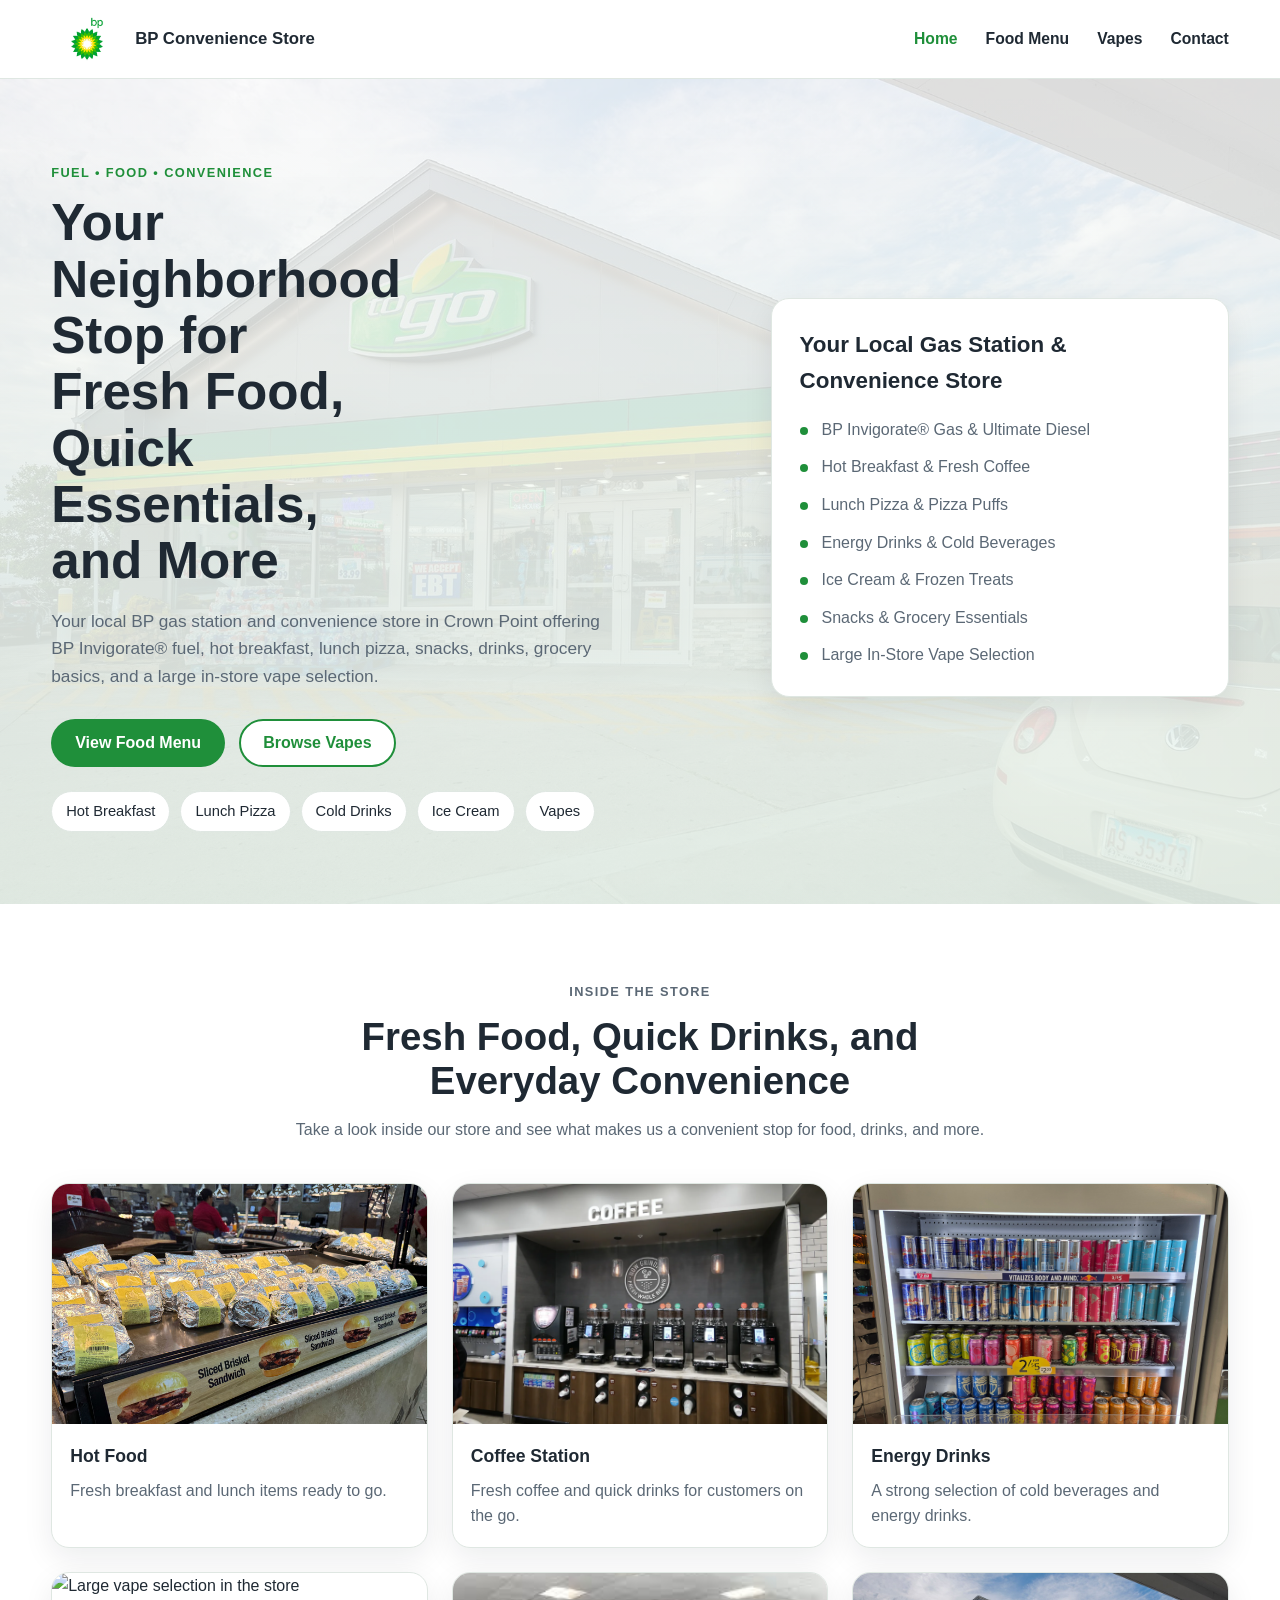
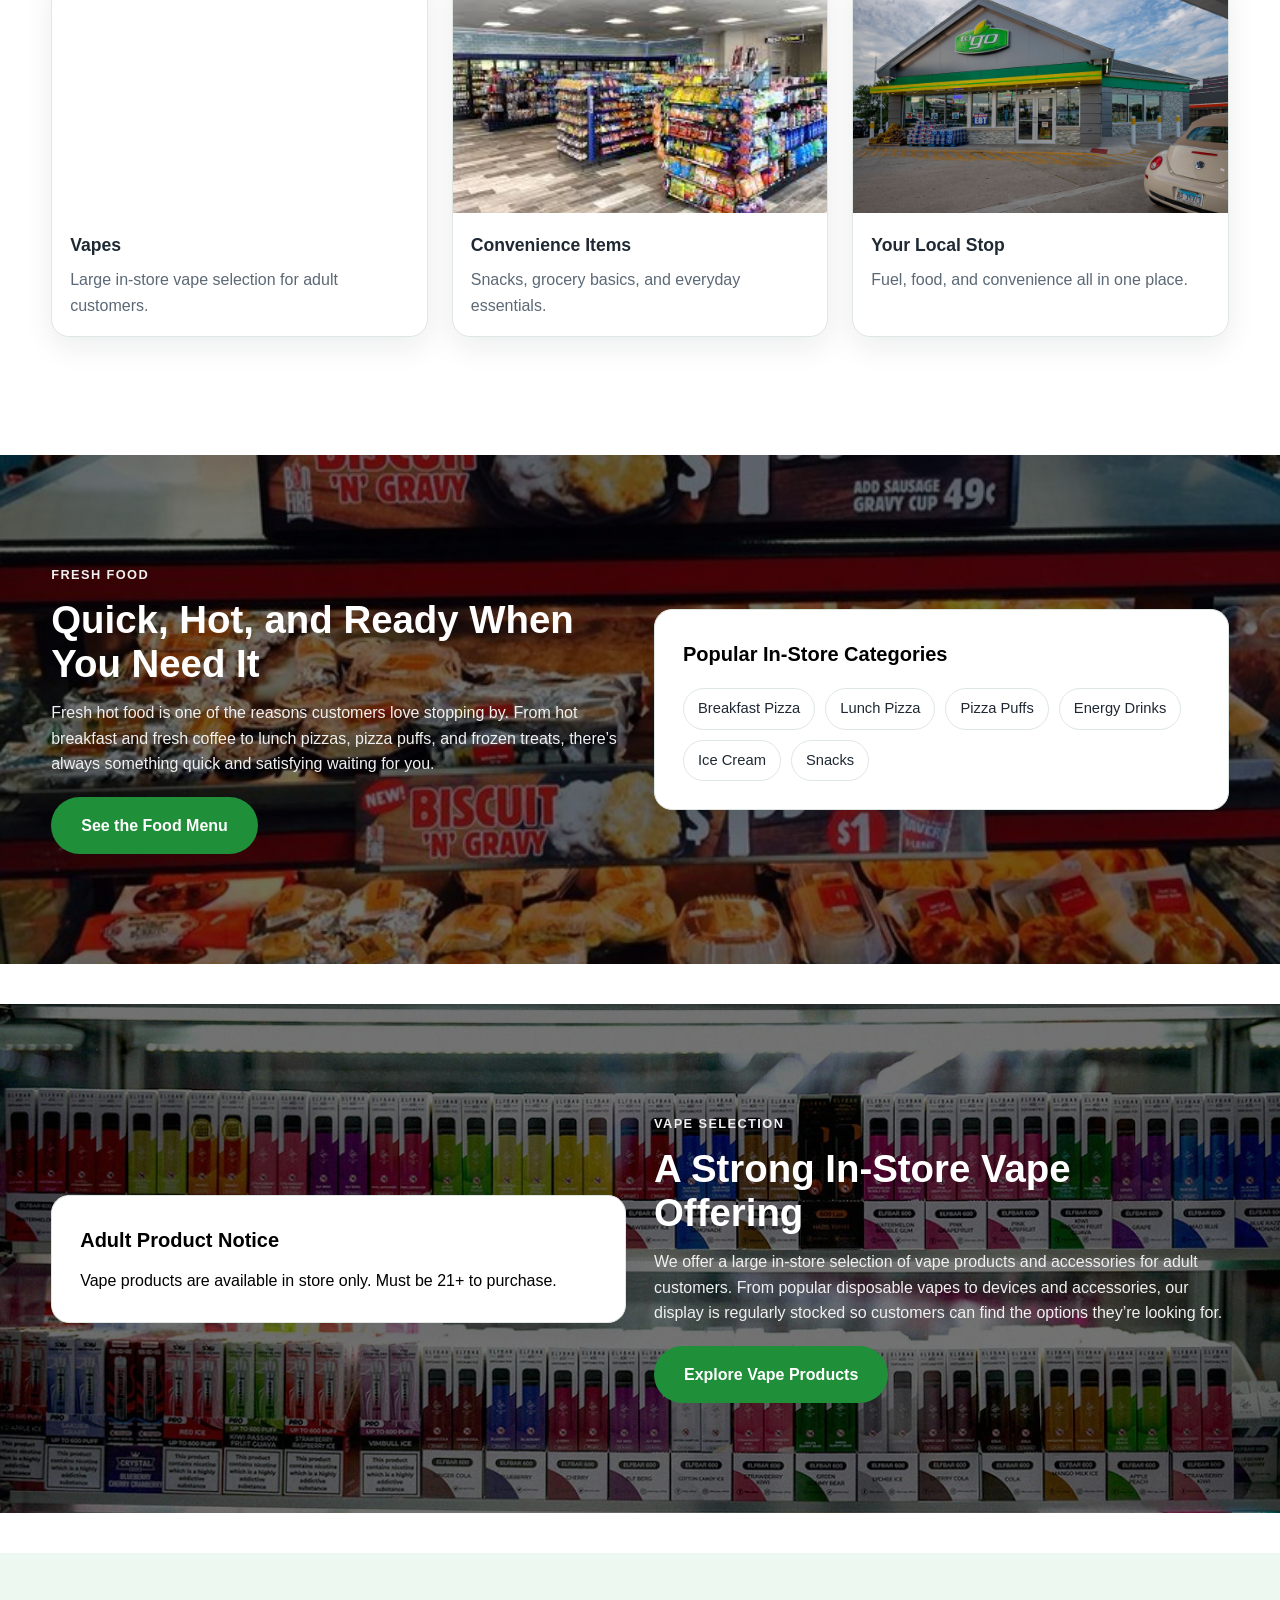
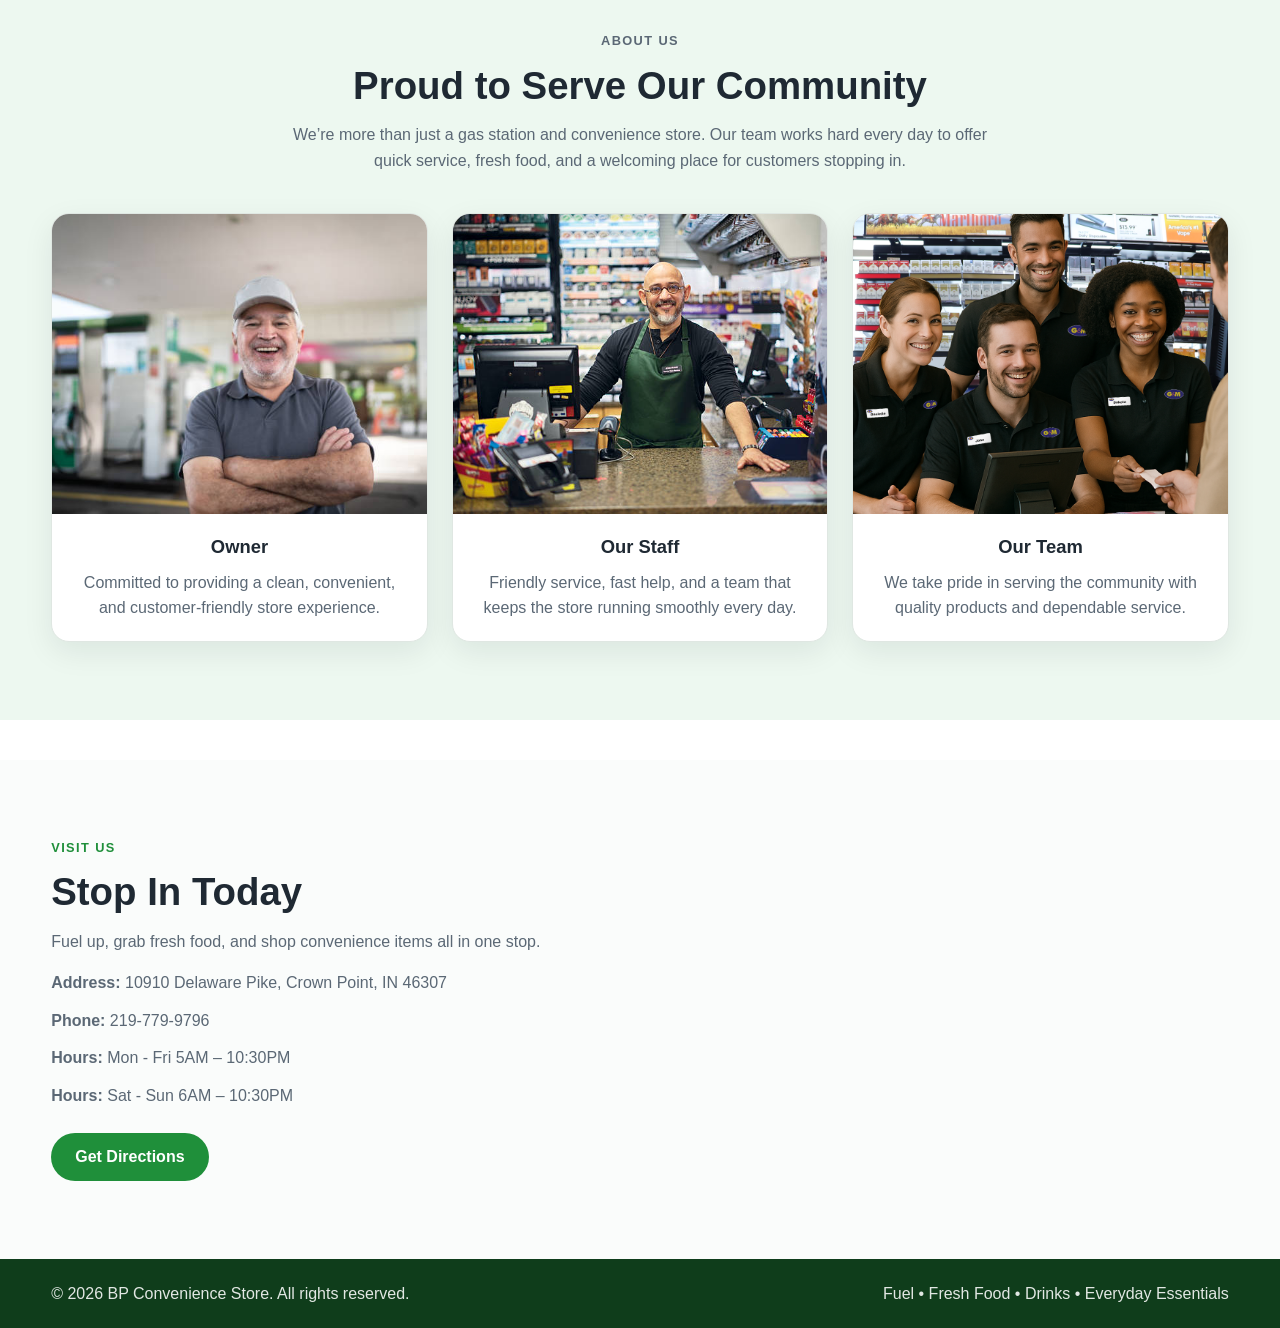
==== index.html @ 917c171b "first iteration, need pictures and content for food and vape pages, but this is the basic structure " ====
<!DOCTYPE html>
<html lang="en">
<head>
  <meta charset="UTF-8" />
  <meta name="viewport" content="width=device-width, initial-scale=1.0" />
  <title>BP Convenience Store | Fuel, Food & Everyday Essentials</title>
  <meta
    name="description"
    content="Your local BP gas station and convenience store in Crown Point offering BP Invigorate® fuel, hot breakfast, lunch pizza, snacks, drinks, grocery basics, and a large in-store vape selection. "
  />
  <link rel="stylesheet" href="styles.css" />
</head>
<body>
  <header class="site-header">
    <div class="container nav">
      <a href="index.html" class="brand">

  <img src="images/logo.jpg" alt="Store Logo" class="logo">

  <span class="brand-text">
    BP Convenience Store
  </span>

</a>

      <nav>
        <ul class="nav-links">
          <li><a href="index.html" class="active">Home</a></li>
          <li><a href="food.html">Food Menu</a></li>
          <li><a href="vapes.html">Vapes</a></li>
          <li><a href="#contact">Contact</a></li>
        </ul>
      </nav>
    </div>
  </header>

  <main>
    <section class="hero">
      <div class="container hero-grid">
        <div class="hero-text">
          <p class="eyebrow">Fuel • Food • Convenience</p>
          <h1>Your Neighborhood Stop for Fresh Food, Quick Essentials, and More</h1>
          <p class="hero-description">
            Your local BP gas station and convenience store in Crown Point offering BP Invigorate® fuel, hot breakfast, lunch pizza, snacks, drinks, grocery basics, and a large in-store vape selection.          
          </p>
          <div class="hero-actions">
            <a href="food.html" class="btn btn-primary">View Food Menu</a>
            <a href="vapes.html" class="btn btn-secondary">Browse Vapes</a>
          </div>

          <div class="hero-highlights">
            <span>Hot Breakfast</span>
            <span>Lunch Pizza</span>
            <span>Cold Drinks</span>
            <span>Ice Cream</span>
            <span>Vapes</span>
          </div>
        </div>

        <div class="hero-card">
  <h2>Your Local Gas Station & Convenience Store</h2>

  <ul>
    <li>BP Invigorate® Gas & Ultimate Diesel</li>
    <li>Hot Breakfast & Fresh Coffee</li>
    <li>Lunch Pizza & Pizza Puffs</li>
    <li>Energy Drinks & Cold Beverages</li>
    <li>Ice Cream & Frozen Treats</li>
    <li>Snacks & Grocery Essentials</li>
    <li>Large In-Store Vape Selection</li>
  </ul>
      </div>
      </div>
    </section>
<section class="section">
  <div class="container">
    <div class="section-heading">
      <p class="section-label">Inside the Store</p>
      <h2>Fresh Food, Quick Drinks, and Everyday Convenience</h2>
      <p>
        Take a look inside our store and see what makes us a convenient stop for food, drinks, and more.
      </p>
    </div>

    <div class="image-grid">
      <div class="image-card">
        <img src="images/hot-food.jpg" alt="Fresh hot food at the store">
        <div class="image-card-content">
          <h3>Hot Food</h3>
          <p>Fresh breakfast and lunch items ready to go.</p>
        </div>
      </div>

      <div class="image-card">
        <img src="images/coffee-station.jpg" alt="Coffee station inside the store">
        <div class="image-card-content">
          <h3>Coffee Station</h3>
          <p>Fresh coffee and quick drinks for customers on the go.</p>
        </div>
      </div>

      <div class="image-card">
        <img src="images/energy-drinks.jpg" alt="Energy drink section">
        <div class="image-card-content">
          <h3>Energy Drinks</h3>
          <p>A strong selection of cold beverages and energy drinks.</p>
        </div>
      </div>

      <div class="image-card">
        <img src="images/vape-case.jpg" alt="Large vape selection in the store">
        <div class="image-card-content">
          <h3>Vapes</h3>
          <p>Large in-store vape selection for adult customers.</p>
        </div>
      </div>

      <div class="image-card">
        <img src="images/store-inside.jpg" alt="Inside view of the convenience store">
        <div class="image-card-content">
          <h3>Convenience Items</h3>
          <p>Snacks, grocery basics, and everyday essentials.</p>
        </div>
      </div>

      <div class="image-card">
        <img src="images/hero-store.jpg" alt="Front or featured area of the store">
        <div class="image-card-content">
          <h3>Your Local Stop</h3>
          <p>Fuel, food, and convenience all in one place.</p>
        </div>
      </div>
    </div>
  </div>
</section>
    <section class="section section-bg-food">
      <div class="container feature-grid">
        <div>
          <p class="section-label">Fresh Food</p>
          <h2>Quick, Hot, and Ready When You Need It</h2>
          <p class="feature-text">
Fresh hot food is one of the reasons customers love stopping by. From hot breakfast and fresh coffee to lunch pizzas, pizza puffs, and frozen treats, there’s always something quick and satisfying waiting for you.          </p>
          <a href="food.html" class="btn btn-food">See the Food Menu</a>
        </div>

        <div class="feature-panel">
          <h3>Popular In-Store Categories</h3>
          <div class="tag-list">
            <span>Breakfast Pizza</span>
            <span>Lunch Pizza</span>
            <span>Pizza Puffs</span>
            <span>Energy Drinks</span>
            <span>Ice Cream</span>
            <span>Snacks</span>
          </div>
        </div>
      </div>
    </section>

    <section class="section section-bg-vape">
      <div class="container feature-grid">
        <div class="feature-panel">
          <h3>Adult Product Notice</h3>
          <p>
            Vape products are available in store only. Must be 21+ to purchase.
          </p>
        </div>

        <div>
          <p class="section-label">Vape Selection</p>
          <h2>A Strong In-Store Vape Offering</h2>
          <p class="feature-text">
            We offer a large in-store selection of vape products and accessories for adult customers. From popular disposable vapes to devices and accessories, our display is regularly stocked so customers can find the options they’re looking for.
          </p>
          <a href="vapes.html" class="btn btn-vape">Explore Vape Products</a>
        </div>
      </div>

    </section>
<section class="section section-soft">
  <div class="container">
    <div class="section-heading">
      <p class="section-label">About Us</p>
      <h2>Proud to Serve Our Community</h2>
      <p>
        We’re more than just a gas station and convenience store. Our team works hard every day to offer quick service,
        fresh food, and a welcoming place for customers stopping in.
      </p>
    </div>

    <div class="team-grid">
      <div class="team-card">
        <img src="images/owner.jpg" alt="Store owner">
        <h3>Owner</h3>
        <p>Committed to providing a clean, convenient, and customer-friendly store experience.</p>
      </div>

      <div class="team-card">
        <img src="images/staff.jpg" alt="Store staff member">
        <h3>Our Staff</h3>
        <p>Friendly service, fast help, and a team that keeps the store running smoothly every day.</p>
      </div>

      <div class="team-card">
        <img src="images/team.jpg" alt="Store team">
        <h3>Our Team</h3>
        <p>We take pride in serving the community with quality products and dependable service.</p>
      </div>
    </div>
  </div>
</section>

   <section class="section section-contact" id="contact">

  <div class="container contact-grid">

    <div>
      <p class="section-label">Visit Us</p>
      <h2>Stop In Today</h2>

      <p class="contact-copy">
        Fuel up, grab fresh food, and shop convenience items all in one stop.
      </p>

      <ul class="contact-list">
        <li><strong>Address:</strong> 10910 Delaware Pike, Crown Point, IN 46307</li>
        <li><strong>Phone:</strong> 219-779-9796</li>
        <li><strong>Hours:</strong> Mon - Fri 5AM – 10:30PM</li>
        <li><strong>Hours:</strong> Sat - Sun 6AM – 10:30PM</li>
      </ul>

      <div class="contact-actions">
        <a href="https://www.google.com/maps/dir/?api=1&destination=10910+Delaware+pkwy+crown+point+IN+46307" target="_blank" class="btn btn-primary">
          Get Directions
        </a>
      </div>
    </div>


    <div class="map-container">

      <iframe src="https://www.google.com/maps/embed?pb=!1m18!1m12!1m3!1d747.9757341533411!2d-87.33136399095076!3d41.41962564214502!2m3!1f0!2f0!3f0!3m2!1i1024!2i768!4f13.1!3m3!1m2!1s0x8811ef8601d6a2af%3A0x4691c7f929a1212b!2sbp!5e0!3m2!1sen!2sus!4v1773120045791!5m2!1sen!2sus" width="400" height="300" style="border:0;" allowfullscreen="" loading="lazy" referrerpolicy="no-referrer-when-downgrade"></iframe>

    </div>

  </div>

</section>
  </main>

  <footer class="site-footer">
  <div class="container footer-row">

    <p>© 2026 BP Convenience Store. All rights reserved.</p>

    <p>Fuel • Fresh Food • Drinks • Everyday Essentials</p>

  </div>
</footer>
</body>
</html>
---- styles.css ----
:root {
  --bp-green: #1f8f3a;
  --bp-green-dark: #12662a;
  --bp-green-soft: #edf8f0;
  --border: #dfe7e2;
  --text: #1f2933;
  --muted: #5b6875;
  --white: #ffffff;
  --shadow: 0 10px 30px rgba(16, 24, 40, 0.08);
  --radius: 18px;
  --radius-sm: 12px;
  --max-width: 1180px;
}

* {
  margin: 0;
  padding: 0;
  box-sizing: border-box;
}

html {
  scroll-behavior: smooth;
}

body {
  font-family: Arial, Helvetica, sans-serif;
  color: var(--text);
  background: var(--white);
  line-height: 1.6;
}

img {
  max-width: 100%;
  display: block;
}

a {
  text-decoration: none;
}

ul {
  list-style: none;
}

.container {
  width: min(92%, var(--max-width));
  margin: 0 auto;
}

.site-header {
  position: sticky;
  top: 0;
  z-index: 100;
  background: rgba(255, 255, 255, 0.96);
  backdrop-filter: blur(8px);
  border-bottom: 1px solid var(--border);
}
.brand {
  display: flex;
  align-items: center;
  gap: 10px;
}

.logo {
  height: 48px;
}
.nav {
  min-height: 78px;
  display: flex;
  align-items: center;
  justify-content: space-between;
  gap: 24px;
}

.brand {
  display: inline-flex;
  align-items: center;
  gap: 12px;
  color: var(--text);
  font-weight: 700;
}

.brand-mark {
  display: inline-flex;
  align-items: center;
  justify-content: center;
  width: 44px;
  height: 44px;
  border-radius: 50%;
  background: var(--bp-green);
  color: var(--white);
  font-size: 0.95rem;
  letter-spacing: 0.5px;
}

.brand-text {
  font-size: 1.05rem;
}

.nav-links {
  display: flex;
  align-items: center;
  gap: 28px;
  flex-wrap: wrap;
}

.nav-links a {
  color: var(--text);
  font-weight: 600;
  font-size: 0.98rem;
  transition: color 0.2s ease;
}

.nav-links a:hover,
.nav-links a.active {
  color: var(--bp-green);
}

.hero {
  background:
    linear-gradient(135deg, rgba(237, 248, 240, 0.9), rgba(255, 255, 255, 1));
  padding: 84px 0 72px;
}

.hero-grid {
  display: grid;
  grid-template-columns: 1.2fr 0.8fr;
  gap: 32px;
  align-items: center;
}

.eyebrow,
.section-label {
  color: var(--bp-green);
  font-weight: 700;
  text-transform: uppercase;
  letter-spacing: 1.4px;
  font-size: 0.8rem;
  margin-bottom: 12px;
}

.hero h1,
.page-hero h1 {
  font-size: clamp(2.2rem, 4vw, 4rem);
  line-height: 1.1;
  margin-bottom: 18px;
  max-width: 12ch;
}

.hero-description,
.page-intro {
  color: var(--muted);
  font-size: 1.08rem;
  max-width: 60ch;
}

.hero-actions {
  display: flex;
  gap: 14px;
  margin-top: 28px;
  flex-wrap: wrap;
}

.btn {
  display: inline-flex;
  align-items: center;
  justify-content: center;
  min-height: 48px;
  padding: 0 22px;
  border-radius: 999px;
  font-weight: 700;
  transition: all 0.2s ease;
  border: 2px solid transparent;
}

.btn-primary {
  background: var(--bp-green);
  color: var(--white);
}

.btn-primary:hover {
  background: var(--bp-green-dark);
}

.btn-secondary {
  background: var(--white);
  color: var(--bp-green);
  border-color: var(--bp-green);
}

.btn-secondary:hover {
  background: var(--bp-green-soft);
}

.hero-highlights {
  display: flex;
  flex-wrap: wrap;
  gap: 10px;
  margin-top: 24px;
}

.hero-highlights span,
.tag-list span {
  display: inline-flex;
  padding: 8px 14px;
  border-radius: 999px;
  background: var(--white);
  border: 1px solid var(--border);
  font-size: 0.92rem;
  color: var(--text);
}

.hero-card,
.feature-panel,
.contact-card,
.card,
.menu-card {
  background: var(--white);
  border: 1px solid var(--border);
  border-radius: var(--radius);
  box-shadow: var(--shadow);
}

.hero-card {
  padding: 28px;
}

.hero-card h2 {
  margin-bottom: 18px;
  font-size: 1.4rem;
}

.hero-card ul {
  display: grid;
  gap: 12px;
}

.hero-card li {
  position: relative;
  padding-left: 22px;
  color: var(--muted);
}

.hero-card li::before {
  content: "";
  position: absolute;
  left: 0;
  top: 10px;
  width: 8px;
  height: 8px;
  border-radius: 50%;
  background: var(--bp-green);
}

.section {
  padding: 78px 0;
}

.section-soft {
  background: var(--bp-green-soft);
}

.section-heading {
  max-width: 700px;
  margin: 0 auto 40px;
  text-align: center;
}

.section-heading.left-align {
  margin-left: 0;
  text-align: left;
}

.section-heading h2,
.feature-grid h2,
.contact-grid h2 {
  font-size: clamp(1.8rem, 3vw, 2.7rem);
  line-height: 1.15;
  margin-bottom: 14px;
}

.section-heading p,
.feature-text,
.contact-copy {
  color: var(--muted);
}

.cards {
  display: grid;
  grid-template-columns: repeat(3, 1fr);
  gap: 24px;
}

.card {
  padding: 26px;
}

.icon-circle {
  width: 52px;
  height: 52px;
  border-radius: 50%;
  background: var(--bp-green-soft);
  display: inline-flex;
  align-items: center;
  justify-content: center;
  font-size: 1.4rem;
  margin-bottom: 18px;
}

.card h3 {
  font-size: 1.2rem;
  margin-bottom: 10px;
}

.card p {
  color: var(--muted);
}

.feature-grid,
.contact-grid {
  display: grid;
  grid-template-columns: 1fr 1fr;
  gap: 28px;
  align-items: center;
}

.feature-panel,
.contact-card {
  padding: 28px;
}

.feature-panel h3,
.contact-card h3 {
  margin-bottom: 12px;
  font-size: 1.25rem;
}

.feature-panel p {
  color: var(--muted);
}

.tag-list {
  display: flex;
  flex-wrap: wrap;
  gap: 10px;
  margin-top: 18px;
}

.text-link {
  display: inline-block;
  margin-top: 18px;
  color: var(--bp-green);
  font-weight: 700;
}

.page-hero {
  padding: 72px 0 40px;
  background: linear-gradient(180deg, var(--bp-green-soft), #ffffff);
}

.menu-grid {
  display: grid;
  grid-template-columns: repeat(2, 1fr);
  gap: 24px;
}

.menu-card {
  padding: 28px;
}

.menu-card h2 {
  font-size: 1.35rem;
  margin-bottom: 14px;
}

.menu-card ul {
  display: grid;
  gap: 10px;
  padding-left: 18px;
  list-style: disc;
}

.menu-card p,
.menu-card li {
  color: var(--muted);
}

.notice-bar {
  background: #fdf3d7;
  color: #6d5200;
  font-weight: 700;
  padding: 14px 0;
  border-top: 1px solid #f3e3af;
  border-bottom: 1px solid #f3e3af;
}

.section-contact {
  background: #fafcfb;
}

.contact-list {
  display: grid;
  gap: 12px;
  margin: 16px 0 24px;
}

.contact-list li {
  color: var(--muted);
}

.contact-actions {
  display: flex;
  gap: 12px;
  flex-wrap: wrap;
}

.site-footer {
  background: #0f3d1b;
  color: rgba(255, 255, 255, 0.88);
  padding: 22px 0;
}

.footer-row {
  display: flex;
  align-items: center;
  justify-content: space-between;
  gap: 16px;
  flex-wrap: wrap;
}

@media (max-width: 980px) {
  .hero-grid,
  .feature-grid,
  .contact-grid,
  .cards,
  .menu-grid {
    grid-template-columns: 1fr;
  }

  .hero h1,
  .page-hero h1 {
    max-width: none;
  }
}

@media (max-width: 720px) {
  .nav {
    padding: 14px 0;
    flex-direction: column;
    align-items: flex-start;
  }

  .nav-links {
    gap: 16px;
  }

  .hero {
    padding: 64px 0 56px;
  }

  .section {
    padding: 58px 0;
  }

  .hero-actions,
  .contact-actions {
    flex-direction: column;
    align-items: stretch;
  }

  .btn {
    width: 100%;
  }
}
.image-grid {
  display: grid;
  grid-template-columns: repeat(3, 1fr);
  gap: 24px;
}

.image-card {
  background: var(--white);
  border: 1px solid var(--border);
  border-radius: var(--radius);
  overflow: hidden;
  box-shadow: var(--shadow);
}

.image-card img {
  width: 100%;
  height: 240px;
  object-fit: cover;
  display: block;
}

.image-card-content {
  padding: 18px;
}

.image-card-content h3 {
  margin-bottom: 8px;
  font-size: 1.1rem;
}

.image-card-content p {
  color: var(--muted);
}

.team-grid {
  display: grid;
  grid-template-columns: repeat(3, 1fr);
  gap: 24px;
}

.team-card {
  background: var(--white);
  border: 1px solid var(--border);
  border-radius: var(--radius);
  box-shadow: var(--shadow);
  overflow: hidden;
  text-align: center;
  padding-bottom: 20px;
}

.team-card img {
  width: 100%;
  height: 300px;
  object-fit: cover;
  display: block;
  margin-bottom: 18px;
}

.team-card h3 {
  margin-bottom: 8px;
  font-size: 1.15rem;
}

.team-card p {
  color: var(--muted);
  padding: 0 18px;
}

@media (max-width: 980px) {
  .image-grid,
  .team-grid {
    grid-template-columns: 1fr;
  }
}
.carousel-section {
  width: 100%;
  margin: 40px 0;
}

.carousel {
  width: 100%;
  overflow: hidden;
  position: relative;
}

.carousel-track {
  display: flex;
  width: 100%;
  animation: slide 25s infinite;
}

.carousel-slide {
  min-width: 100%;
  position: relative;
}

.carousel-slide img {
  width: 100%;
  height: 420px;
  object-fit: cover;
}

.carousel-caption {
  position: absolute;
  bottom: 30px;
  left: 40px;
  background: rgba(0,0,0,0.55);
  color: white;
  padding: 10px 18px;
  border-radius: 6px;
  font-size: 1.1rem;
}

/* Auto sliding animation */

@keyframes slide {

  0% { transform: translateX(0); }

  20% { transform: translateX(0); }

  25% { transform: translateX(-100%); }

  45% { transform: translateX(-100%); }

  50% { transform: translateX(-200%); }

  70% { transform: translateX(-200%); }

  75% { transform: translateX(-300%); }

  95% { transform: translateX(-300%); }

  100% { transform: translateX(0); }

}

/* Pause on hover */

.carousel:hover .carousel-track {
  animation-play-state: paused;
}

.hero {
  background:
    linear-gradient(rgba(255,255,255,0.82), rgba(237,248,240,0.9)),
    url("images/hero-store.jpg") center/cover no-repeat;
  padding: 84px 0 72px;
}
.section-bg-food {
  background-image:
    linear-gradient(rgba(0,0,0,0.55), rgba(0,0,0,0.55)),
    url("images/sections/fresh-food-bg.jpg");

  background-size: cover;
  background-position: center;
  background-repeat: no-repeat;
  color: white;
}

.section-bg-vape {
  background-image:
    linear-gradient(rgba(0,0,0,0.55), rgba(0,0,0,0.55)),
    url("images/sections/vape-bg.jpg");

  background-size: cover;
  background-position: center;
  background-repeat: no-repeat;
  color: white;
}
.section + .section {
  margin-top: 40px;
}

.section-bg-food,
.section-bg-vape {
  padding: 110px 0;
}
background-image:
linear-gradient(rgba(0,0,0,0.45), rgba(0,0,0,0.45)),
url("images/sections/fresh-food-bg.jpg");
.section-bg-food h2,
.section-bg-vape h2 {
  color: white;
}

.section-bg-food p,
.section-bg-vape p {
  color: #f0f0f0;
}
.feature-panel{
  color:black;
}
.feature-panel p{
  color:black;
}
.btn-food {
  display: inline-block;
  background-color: #1f8f3a;
  color: white;
  padding: 14px 28px;
  border-radius: 30px;
  font-weight: 700;
  margin-top: 20px;
  font-size: 16px;
  transition: all 0.25s ease;
}

.btn-food:hover {
  background-color: #14682a;
  transform: translateY(-2px);
  box-shadow: 0 8px 18px rgba(0,0,0,0.15);
}
.btn-vape {
  display: inline-block;
  background-color: #1f8f3a;
  color: white;
  padding: 14px 28px;
  border-radius: 30px;
  font-weight: 700;
  margin-top: 20px;
  font-size: 16px;
  transition: all 0.25s ease;
}

.btn-vape:hover {
  background-color: #000;
  transform: translateY(-2px);
  box-shadow: 0 8px 18px rgba(0,0,0,0.18);
}
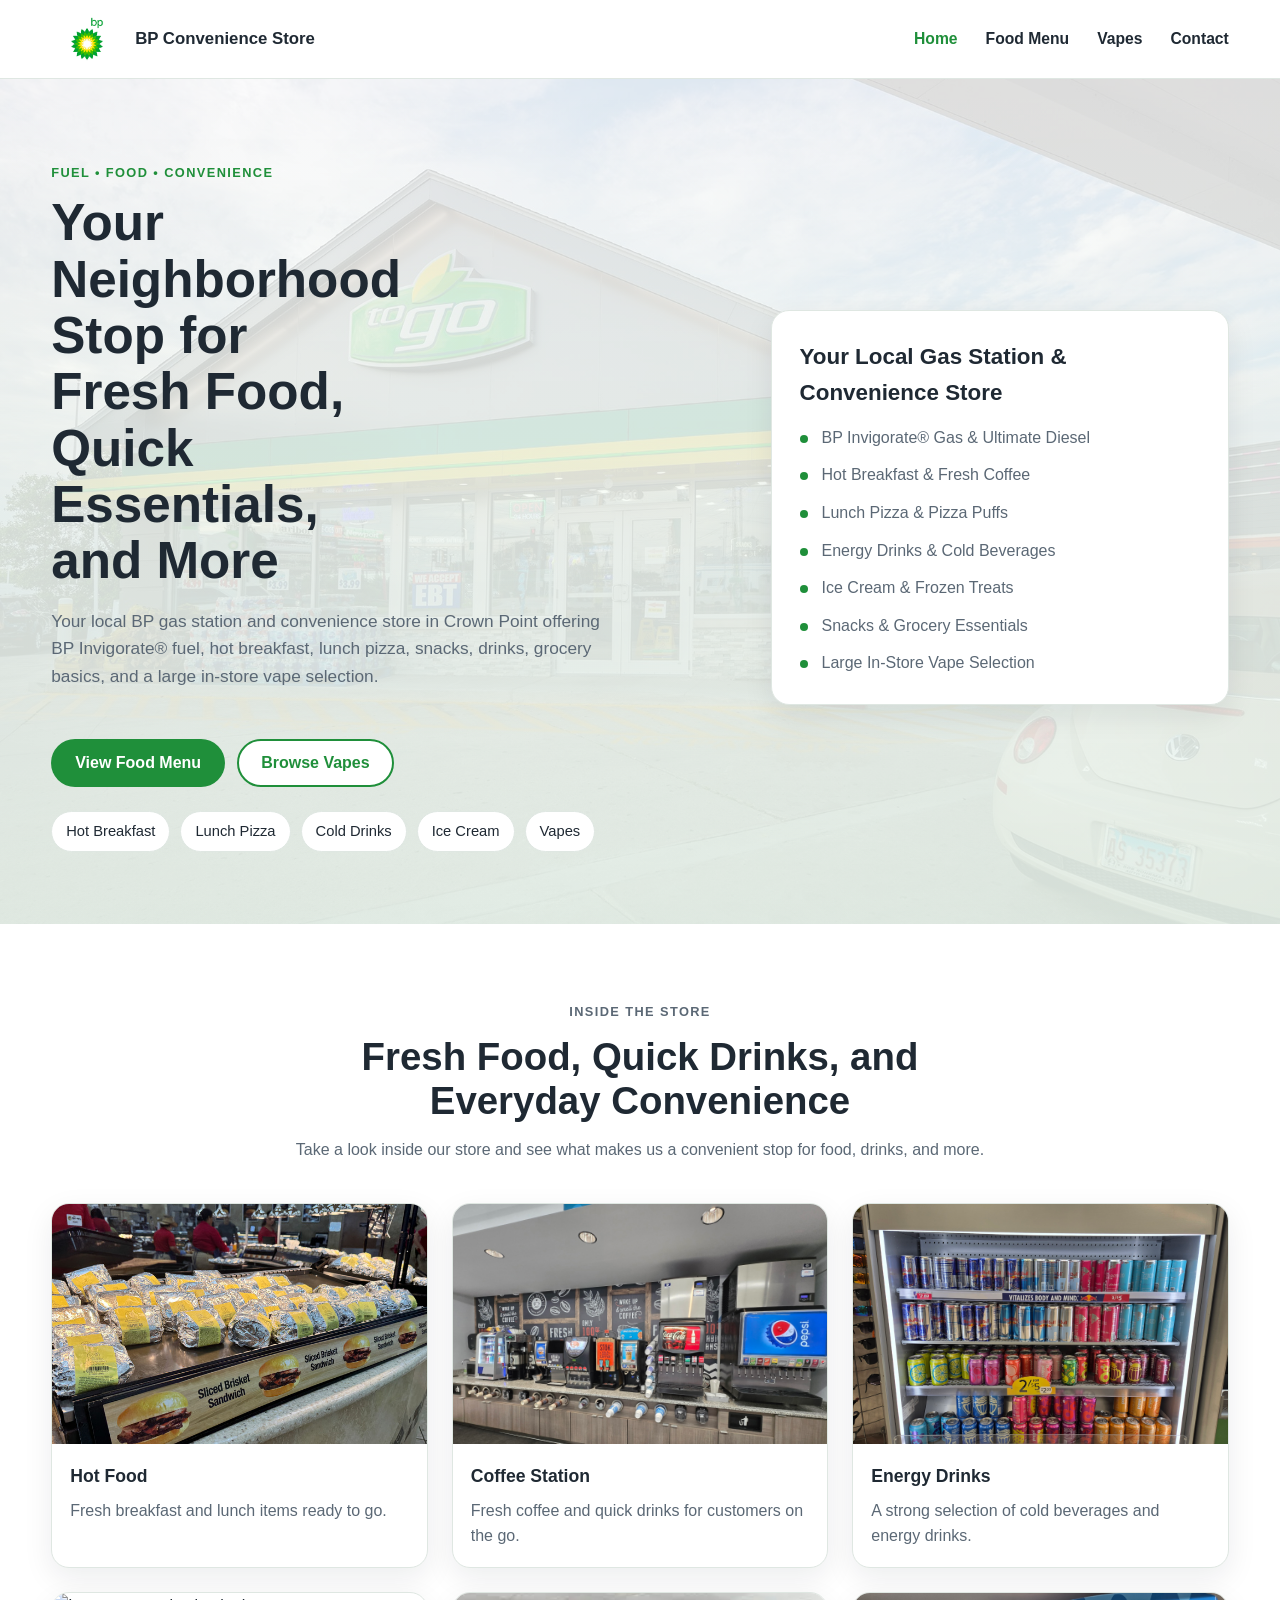
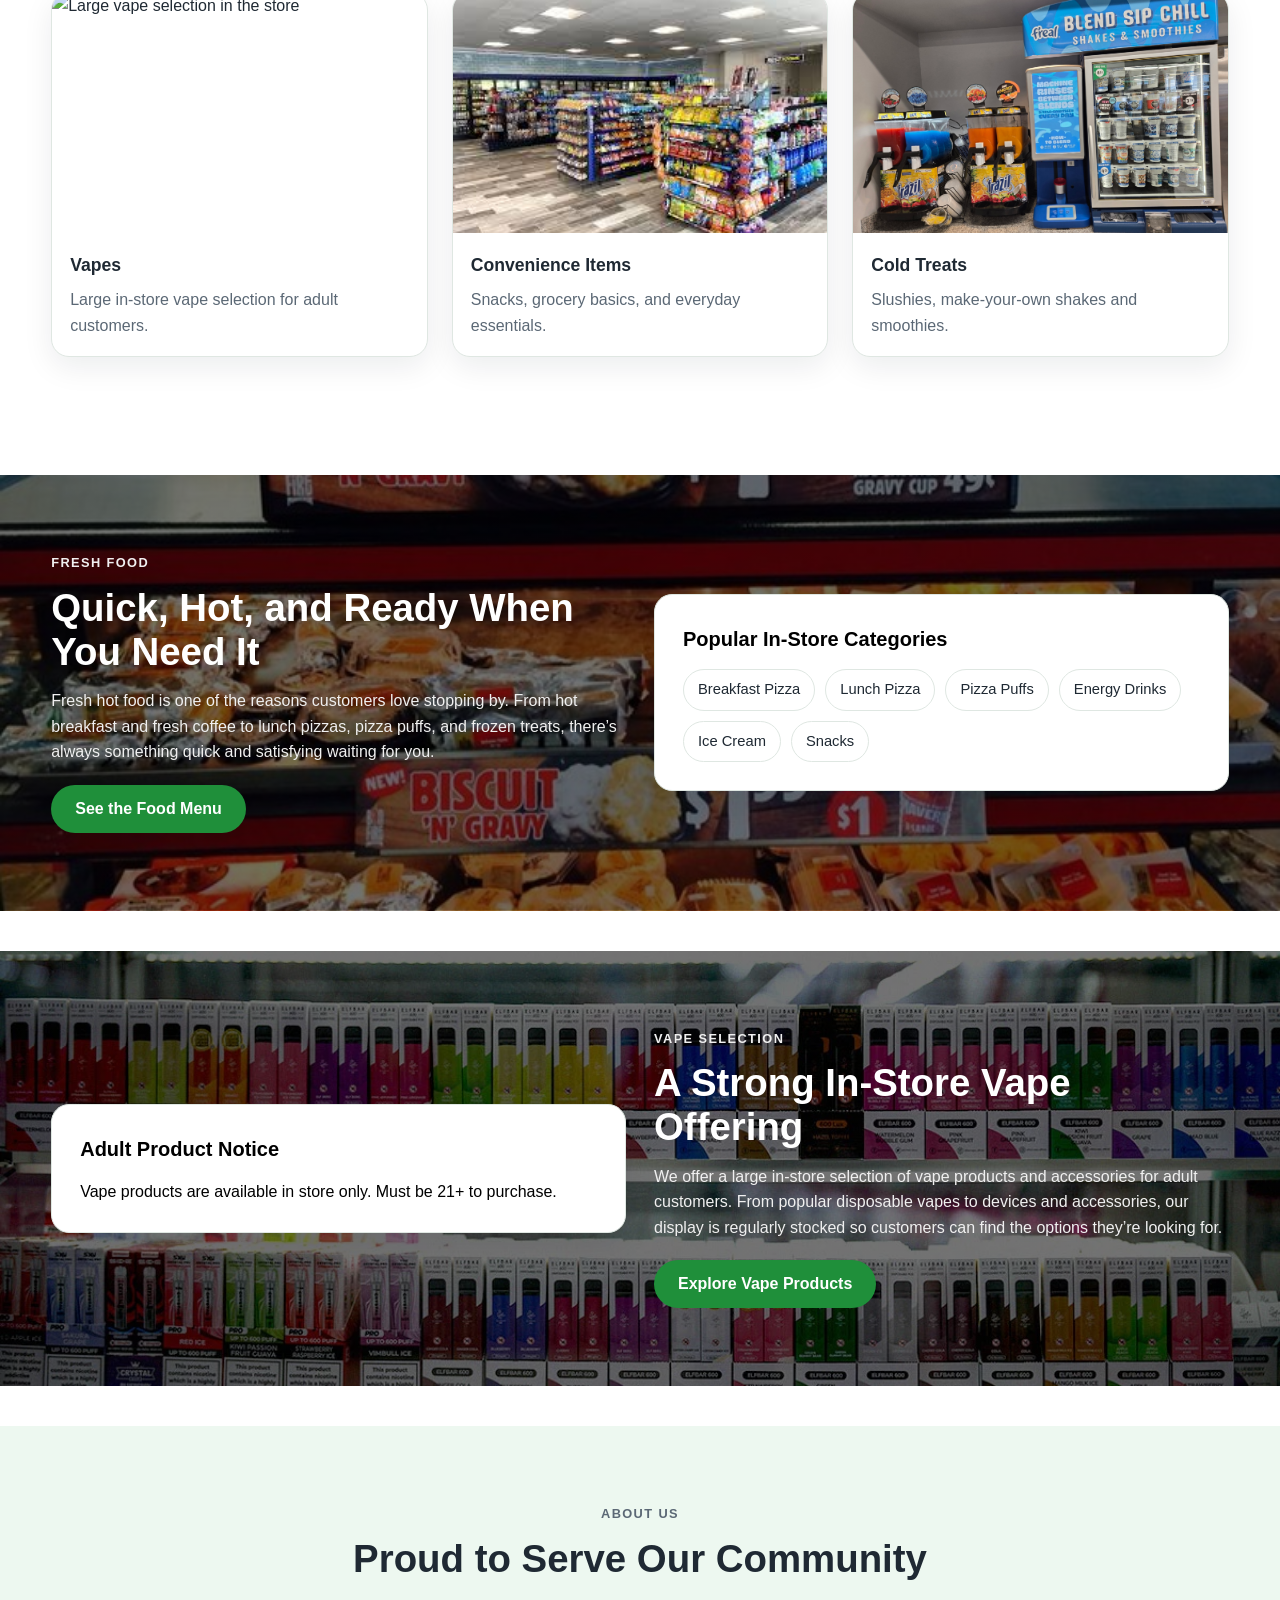
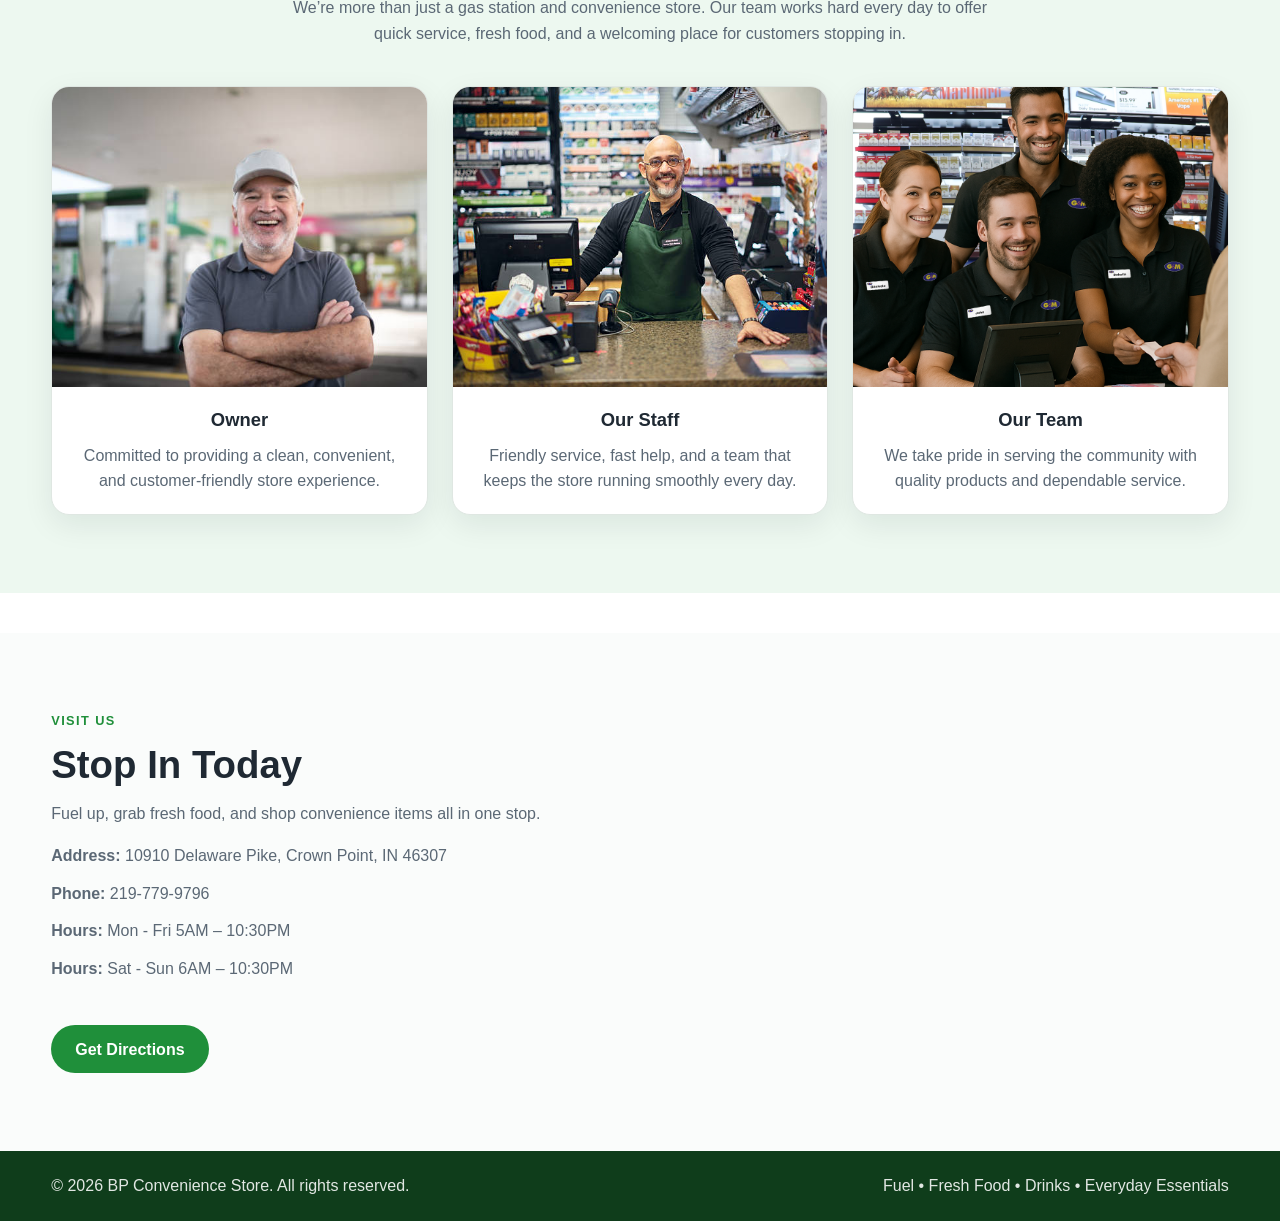
==== commit 10f96cf6: "Edited images, cleaned up css file, added ice cream and slushie images and descriptions, added logo " ====
--- a/index.html
+++ b/index.html
@@ -14,7 +14,6 @@
   <header class="site-header">
     <div class="container nav">
       <a href="index.html" class="brand">
-
   <img src="images/logo.jpg" alt="Store Logo" class="logo">
 
   <span class="brand-text">
@@ -124,10 +123,10 @@
       </div>
 
       <div class="image-card">
-        <img src="images/hero-store.jpg" alt="Front or featured area of the store">
-        <div class="image-card-content">
-          <h3>Your Local Stop</h3>
-          <p>Fuel, food, and convenience all in one place.</p>
+        <img src="images/Slushie.jpg" alt="Slushies, make-your-own shakes and smoothies">
+        <div class="image-card-content">
+          <h3>Cold Treats</h3>
+          <p>Slushies, make-your-own shakes and smoothies.</p>
         </div>
       </div>
     </div>
--- a/styles.css
+++ b/styles.css
@@ -8,7 +8,6 @@
   --white: #ffffff;
   --shadow: 0 10px 30px rgba(16, 24, 40, 0.08);
   --radius: 18px;
-  --radius-sm: 12px;
   --max-width: 1180px;
 }
 
@@ -47,6 +46,7 @@
   margin: 0 auto;
 }
 
+/* Header */
 .site-header {
   position: sticky;
   top: 0;
@@ -55,15 +55,7 @@
   backdrop-filter: blur(8px);
   border-bottom: 1px solid var(--border);
 }
-.brand {
-  display: flex;
-  align-items: center;
-  gap: 10px;
-}
-
-.logo {
-  height: 48px;
-}
+
 .nav {
   min-height: 78px;
   display: flex;
@@ -80,17 +72,9 @@
   font-weight: 700;
 }
 
-.brand-mark {
-  display: inline-flex;
-  align-items: center;
-  justify-content: center;
-  width: 44px;
-  height: 44px;
-  border-radius: 50%;
-  background: var(--bp-green);
-  color: var(--white);
-  font-size: 0.95rem;
-  letter-spacing: 0.5px;
+.logo {
+  height: 48px;
+  width: auto;
 }
 
 .brand-text {
@@ -116,9 +100,11 @@
   color: var(--bp-green);
 }
 
+/* Hero */
 .hero {
   background:
-    linear-gradient(135deg, rgba(237, 248, 240, 0.9), rgba(255, 255, 255, 1));
+    linear-gradient(rgba(255, 255, 255, 0.82), rgba(237, 248, 240, 0.9)),
+    url("images/hero-store.jpg") center/cover no-repeat;
   padding: 84px 0 72px;
 }
 
@@ -148,54 +134,44 @@
 }
 
 .hero-description,
+.page-intro,
+.section-heading p,
+.feature-text,
+.contact-copy,
+.card p,
+.image-card-content p,
+.team-card p,
+.menu-card p,
+.menu-card li,
+.contact-list li {
+  color: var(--muted);
+}
+
+.hero-description,
 .page-intro {
-  color: var(--muted);
   font-size: 1.08rem;
   max-width: 60ch;
 }
 
+.hero-actions,
+.contact-actions {
+  display: flex;
+  gap: 12px;
+  flex-wrap: wrap;
+}
+
 .hero-actions {
-  display: flex;
-  gap: 14px;
   margin-top: 28px;
-  flex-wrap: wrap;
-}
-
-.btn {
-  display: inline-flex;
-  align-items: center;
-  justify-content: center;
-  min-height: 48px;
-  padding: 0 22px;
-  border-radius: 999px;
-  font-weight: 700;
-  transition: all 0.2s ease;
-  border: 2px solid transparent;
-}
-
-.btn-primary {
-  background: var(--bp-green);
-  color: var(--white);
-}
-
-.btn-primary:hover {
-  background: var(--bp-green-dark);
-}
-
-.btn-secondary {
-  background: var(--white);
-  color: var(--bp-green);
-  border-color: var(--bp-green);
-}
-
-.btn-secondary:hover {
-  background: var(--bp-green-soft);
-}
-
-.hero-highlights {
+}
+
+.hero-highlights,
+.tag-list {
   display: flex;
   flex-wrap: wrap;
   gap: 10px;
+}
+
+.hero-highlights {
   margin-top: 24px;
 }
 
@@ -210,24 +186,99 @@
   color: var(--text);
 }
 
+/* Buttons */
+.btn,
+.btn-food,
+.btn-vape {
+  display: inline-flex;
+  align-items: center;
+  justify-content: center;
+  min-height: 48px;
+  padding: 0 22px;
+  border-radius: 999px;
+  font-weight: 700;
+  font-size: 16px;
+  transition: all 0.25s ease;
+  border: 2px solid transparent;
+  margin-top: 20px;
+}
+
+.btn-primary,
+.btn-food,
+.btn-vape {
+  background: var(--bp-green);
+  color: var(--white);
+}
+
+.btn-primary:hover,
+.btn-food:hover {
+  background: var(--bp-green-dark);
+}
+
+.btn-secondary {
+  background: var(--white);
+  color: var(--bp-green);
+  border-color: var(--bp-green);
+}
+
+.btn-secondary:hover {
+  background: var(--bp-green-soft);
+}
+
+.btn-vape:hover {
+  background: #000;
+  transform: translateY(-2px);
+  box-shadow: 0 8px 18px rgba(0, 0, 0, 0.18);
+}
+
+.btn-food:hover {
+  transform: translateY(-2px);
+  box-shadow: 0 8px 18px rgba(0, 0, 0, 0.15);
+}
+
+/* Shared cards */
 .hero-card,
 .feature-panel,
 .contact-card,
 .card,
-.menu-card {
+.menu-card,
+.image-card,
+.team-card {
   background: var(--white);
   border: 1px solid var(--border);
   border-radius: var(--radius);
   box-shadow: var(--shadow);
 }
 
-.hero-card {
+.hero-card,
+.feature-panel,
+.contact-card,
+.menu-card {
   padding: 28px;
 }
 
+.card {
+  padding: 26px;
+}
+
+.hero-card h2,
+.feature-panel h3,
+.contact-card h3,
+.menu-card h2 {
+  margin-bottom: 14px;
+}
+
 .hero-card h2 {
-  margin-bottom: 18px;
   font-size: 1.4rem;
+}
+
+.feature-panel h3,
+.contact-card h3 {
+  font-size: 1.25rem;
+}
+
+.menu-card h2 {
+  font-size: 1.35rem;
 }
 
 .hero-card ul {
@@ -252,8 +303,13 @@
   background: var(--bp-green);
 }
 
+/* Sections */
 .section {
   padding: 78px 0;
+}
+
+.section + .section {
+  margin-top: 40px;
 }
 
 .section-soft {
@@ -279,22 +335,39 @@
   margin-bottom: 14px;
 }
 
-.section-heading p,
-.feature-text,
-.contact-copy {
-  color: var(--muted);
-}
-
+.section-contact {
+  background: #fafcfb;
+}
+
+/* Grids */
 .cards {
   display: grid;
   grid-template-columns: repeat(3, 1fr);
   gap: 24px;
 }
 
-.card {
-  padding: 26px;
-}
-
+.feature-grid,
+.contact-grid {
+  display: grid;
+  grid-template-columns: 1fr 1fr;
+  gap: 28px;
+  align-items: center;
+}
+
+.menu-grid {
+  display: grid;
+  grid-template-columns: repeat(2, 1fr);
+  gap: 24px;
+}
+
+.image-grid,
+.team-grid {
+  display: grid;
+  grid-template-columns: repeat(3, 1fr);
+  gap: 24px;
+}
+
+/* Card details */
 .icon-circle {
   width: 52px;
   height: 52px;
@@ -312,38 +385,11 @@
   margin-bottom: 10px;
 }
 
-.card p {
-  color: var(--muted);
-}
-
-.feature-grid,
-.contact-grid {
-  display: grid;
-  grid-template-columns: 1fr 1fr;
-  gap: 28px;
-  align-items: center;
-}
-
-.feature-panel,
-.contact-card {
-  padding: 28px;
-}
-
-.feature-panel h3,
-.contact-card h3 {
-  margin-bottom: 12px;
-  font-size: 1.25rem;
-}
-
-.feature-panel p {
-  color: var(--muted);
-}
-
-.tag-list {
-  display: flex;
-  flex-wrap: wrap;
+.menu-card ul {
+  display: grid;
   gap: 10px;
-  margin-top: 18px;
+  padding-left: 18px;
+  list-style: disc;
 }
 
 .text-link {
@@ -356,33 +402,6 @@
 .page-hero {
   padding: 72px 0 40px;
   background: linear-gradient(180deg, var(--bp-green-soft), #ffffff);
-}
-
-.menu-grid {
-  display: grid;
-  grid-template-columns: repeat(2, 1fr);
-  gap: 24px;
-}
-
-.menu-card {
-  padding: 28px;
-}
-
-.menu-card h2 {
-  font-size: 1.35rem;
-  margin-bottom: 14px;
-}
-
-.menu-card ul {
-  display: grid;
-  gap: 10px;
-  padding-left: 18px;
-  list-style: disc;
-}
-
-.menu-card p,
-.menu-card li {
-  color: var(--muted);
 }
 
 .notice-bar {
@@ -394,24 +413,56 @@
   border-bottom: 1px solid #f3e3af;
 }
 
-.section-contact {
-  background: #fafcfb;
-}
-
+/* Images / team */
+.image-card,
+.team-card {
+  overflow: hidden;
+}
+
+.image-card img {
+  width: 100%;
+  height: 240px;
+  object-fit: cover;
+}
+
+.image-card-content {
+  padding: 18px;
+}
+
+.image-card-content h3,
+.team-card h3 {
+  margin-bottom: 8px;
+}
+
+.image-card-content h3 {
+  font-size: 1.1rem;
+}
+
+.team-card {
+  text-align: center;
+  padding-bottom: 20px;
+}
+
+.team-card img {
+  width: 100%;
+  height: 300px;
+  object-fit: cover;
+  margin-bottom: 18px;
+}
+
+.team-card h3 {
+  font-size: 1.15rem;
+}
+
+.team-card p {
+  padding: 0 18px;
+}
+
+/* Contact / footer */
 .contact-list {
   display: grid;
   gap: 12px;
   margin: 16px 0 24px;
-}
-
-.contact-list li {
-  color: var(--muted);
-}
-
-.contact-actions {
-  display: flex;
-  gap: 12px;
-  flex-wrap: wrap;
 }
 
 .site-footer {
@@ -428,12 +479,104 @@
   flex-wrap: wrap;
 }
 
+/* Carousel */
+.carousel-section {
+  width: 100%;
+  margin: 40px 0;
+}
+
+.carousel {
+  width: 100%;
+  overflow: hidden;
+  position: relative;
+}
+
+.carousel-track {
+  display: flex;
+  width: 100%;
+  animation: slide 25s infinite;
+}
+
+.carousel-slide {
+  min-width: 100%;
+  position: relative;
+}
+
+.carousel-slide img {
+  width: 100%;
+  height: 420px;
+  object-fit: cover;
+}
+
+.carousel-caption {
+  position: absolute;
+  bottom: 30px;
+  left: 40px;
+  background: rgba(0, 0, 0, 0.55);
+  color: white;
+  padding: 10px 18px;
+  border-radius: 6px;
+  font-size: 1.1rem;
+}
+
+.carousel:hover .carousel-track {
+  animation-play-state: paused;
+}
+
+@keyframes slide {
+  0%, 20% { transform: translateX(0); }
+  25%, 45% { transform: translateX(-100%); }
+  50%, 70% { transform: translateX(-200%); }
+  75%, 95% { transform: translateX(-300%); }
+  100% { transform: translateX(0); }
+}
+
+/* Background image sections */
+.section-bg-food,
+.section-bg-vape {
+  background-size: cover;
+  background-position: center;
+  background-repeat: no-repeat;
+  color: white;
+}
+
+.section-bg-food {
+  background-image:
+    linear-gradient(rgba(0, 0, 0, 0.55), rgba(0, 0, 0, 0.55)),
+    url("images/sections/fresh-food-bg.jpg");
+}
+
+.section-bg-vape {
+  background-image:
+    linear-gradient(rgba(0, 0, 0, 0.55), rgba(0, 0, 0, 0.55)),
+    url("images/sections/vape-bg.jpg");
+}
+
+.section-bg-food p,
+.section-bg-vape p {
+  color: #f0f0f0;
+}
+
+.section-bg-food h2,
+.section-bg-vape h2 {
+  color: white;
+}
+
+/* Keep panels readable on image sections */
+.feature-panel,
+.feature-panel p {
+  color: black;
+}
+
+/* Responsive */
 @media (max-width: 980px) {
   .hero-grid,
   .feature-grid,
   .contact-grid,
   .cards,
-  .menu-grid {
+  .menu-grid,
+  .image-grid,
+  .team-grid {
     grid-template-columns: 1fr;
   }
 
@@ -468,237 +611,9 @@
     align-items: stretch;
   }
 
-  .btn {
+  .btn,
+  .btn-food,
+  .btn-vape {
     width: 100%;
   }
-}
-.image-grid {
-  display: grid;
-  grid-template-columns: repeat(3, 1fr);
-  gap: 24px;
-}
-
-.image-card {
-  background: var(--white);
-  border: 1px solid var(--border);
-  border-radius: var(--radius);
-  overflow: hidden;
-  box-shadow: var(--shadow);
-}
-
-.image-card img {
-  width: 100%;
-  height: 240px;
-  object-fit: cover;
-  display: block;
-}
-
-.image-card-content {
-  padding: 18px;
-}
-
-.image-card-content h3 {
-  margin-bottom: 8px;
-  font-size: 1.1rem;
-}
-
-.image-card-content p {
-  color: var(--muted);
-}
-
-.team-grid {
-  display: grid;
-  grid-template-columns: repeat(3, 1fr);
-  gap: 24px;
-}
-
-.team-card {
-  background: var(--white);
-  border: 1px solid var(--border);
-  border-radius: var(--radius);
-  box-shadow: var(--shadow);
-  overflow: hidden;
-  text-align: center;
-  padding-bottom: 20px;
-}
-
-.team-card img {
-  width: 100%;
-  height: 300px;
-  object-fit: cover;
-  display: block;
-  margin-bottom: 18px;
-}
-
-.team-card h3 {
-  margin-bottom: 8px;
-  font-size: 1.15rem;
-}
-
-.team-card p {
-  color: var(--muted);
-  padding: 0 18px;
-}
-
-@media (max-width: 980px) {
-  .image-grid,
-  .team-grid {
-    grid-template-columns: 1fr;
-  }
-}
-.carousel-section {
-  width: 100%;
-  margin: 40px 0;
-}
-
-.carousel {
-  width: 100%;
-  overflow: hidden;
-  position: relative;
-}
-
-.carousel-track {
-  display: flex;
-  width: 100%;
-  animation: slide 25s infinite;
-}
-
-.carousel-slide {
-  min-width: 100%;
-  position: relative;
-}
-
-.carousel-slide img {
-  width: 100%;
-  height: 420px;
-  object-fit: cover;
-}
-
-.carousel-caption {
-  position: absolute;
-  bottom: 30px;
-  left: 40px;
-  background: rgba(0,0,0,0.55);
-  color: white;
-  padding: 10px 18px;
-  border-radius: 6px;
-  font-size: 1.1rem;
-}
-
-/* Auto sliding animation */
-
-@keyframes slide {
-
-  0% { transform: translateX(0); }
-
-  20% { transform: translateX(0); }
-
-  25% { transform: translateX(-100%); }
-
-  45% { transform: translateX(-100%); }
-
-  50% { transform: translateX(-200%); }
-
-  70% { transform: translateX(-200%); }
-
-  75% { transform: translateX(-300%); }
-
-  95% { transform: translateX(-300%); }
-
-  100% { transform: translateX(0); }
-
-}
-
-/* Pause on hover */
-
-.carousel:hover .carousel-track {
-  animation-play-state: paused;
-}
-
-.hero {
-  background:
-    linear-gradient(rgba(255,255,255,0.82), rgba(237,248,240,0.9)),
-    url("images/hero-store.jpg") center/cover no-repeat;
-  padding: 84px 0 72px;
-}
-.section-bg-food {
-  background-image:
-    linear-gradient(rgba(0,0,0,0.55), rgba(0,0,0,0.55)),
-    url("images/sections/fresh-food-bg.jpg");
-
-  background-size: cover;
-  background-position: center;
-  background-repeat: no-repeat;
-  color: white;
-}
-
-.section-bg-vape {
-  background-image:
-    linear-gradient(rgba(0,0,0,0.55), rgba(0,0,0,0.55)),
-    url("images/sections/vape-bg.jpg");
-
-  background-size: cover;
-  background-position: center;
-  background-repeat: no-repeat;
-  color: white;
-}
-.section + .section {
-  margin-top: 40px;
-}
-
-.section-bg-food,
-.section-bg-vape {
-  padding: 110px 0;
-}
-background-image:
-linear-gradient(rgba(0,0,0,0.45), rgba(0,0,0,0.45)),
-url("images/sections/fresh-food-bg.jpg");
-.section-bg-food h2,
-.section-bg-vape h2 {
-  color: white;
-}
-
-.section-bg-food p,
-.section-bg-vape p {
-  color: #f0f0f0;
-}
-.feature-panel{
-  color:black;
-}
-.feature-panel p{
-  color:black;
-}
-.btn-food {
-  display: inline-block;
-  background-color: #1f8f3a;
-  color: white;
-  padding: 14px 28px;
-  border-radius: 30px;
-  font-weight: 700;
-  margin-top: 20px;
-  font-size: 16px;
-  transition: all 0.25s ease;
-}
-
-.btn-food:hover {
-  background-color: #14682a;
-  transform: translateY(-2px);
-  box-shadow: 0 8px 18px rgba(0,0,0,0.15);
-}
-.btn-vape {
-  display: inline-block;
-  background-color: #1f8f3a;
-  color: white;
-  padding: 14px 28px;
-  border-radius: 30px;
-  font-weight: 700;
-  margin-top: 20px;
-  font-size: 16px;
-  transition: all 0.25s ease;
-}
-
-.btn-vape:hover {
-  background-color: #000;
-  transform: translateY(-2px);
-  box-shadow: 0 8px 18px rgba(0,0,0,0.18);
 }
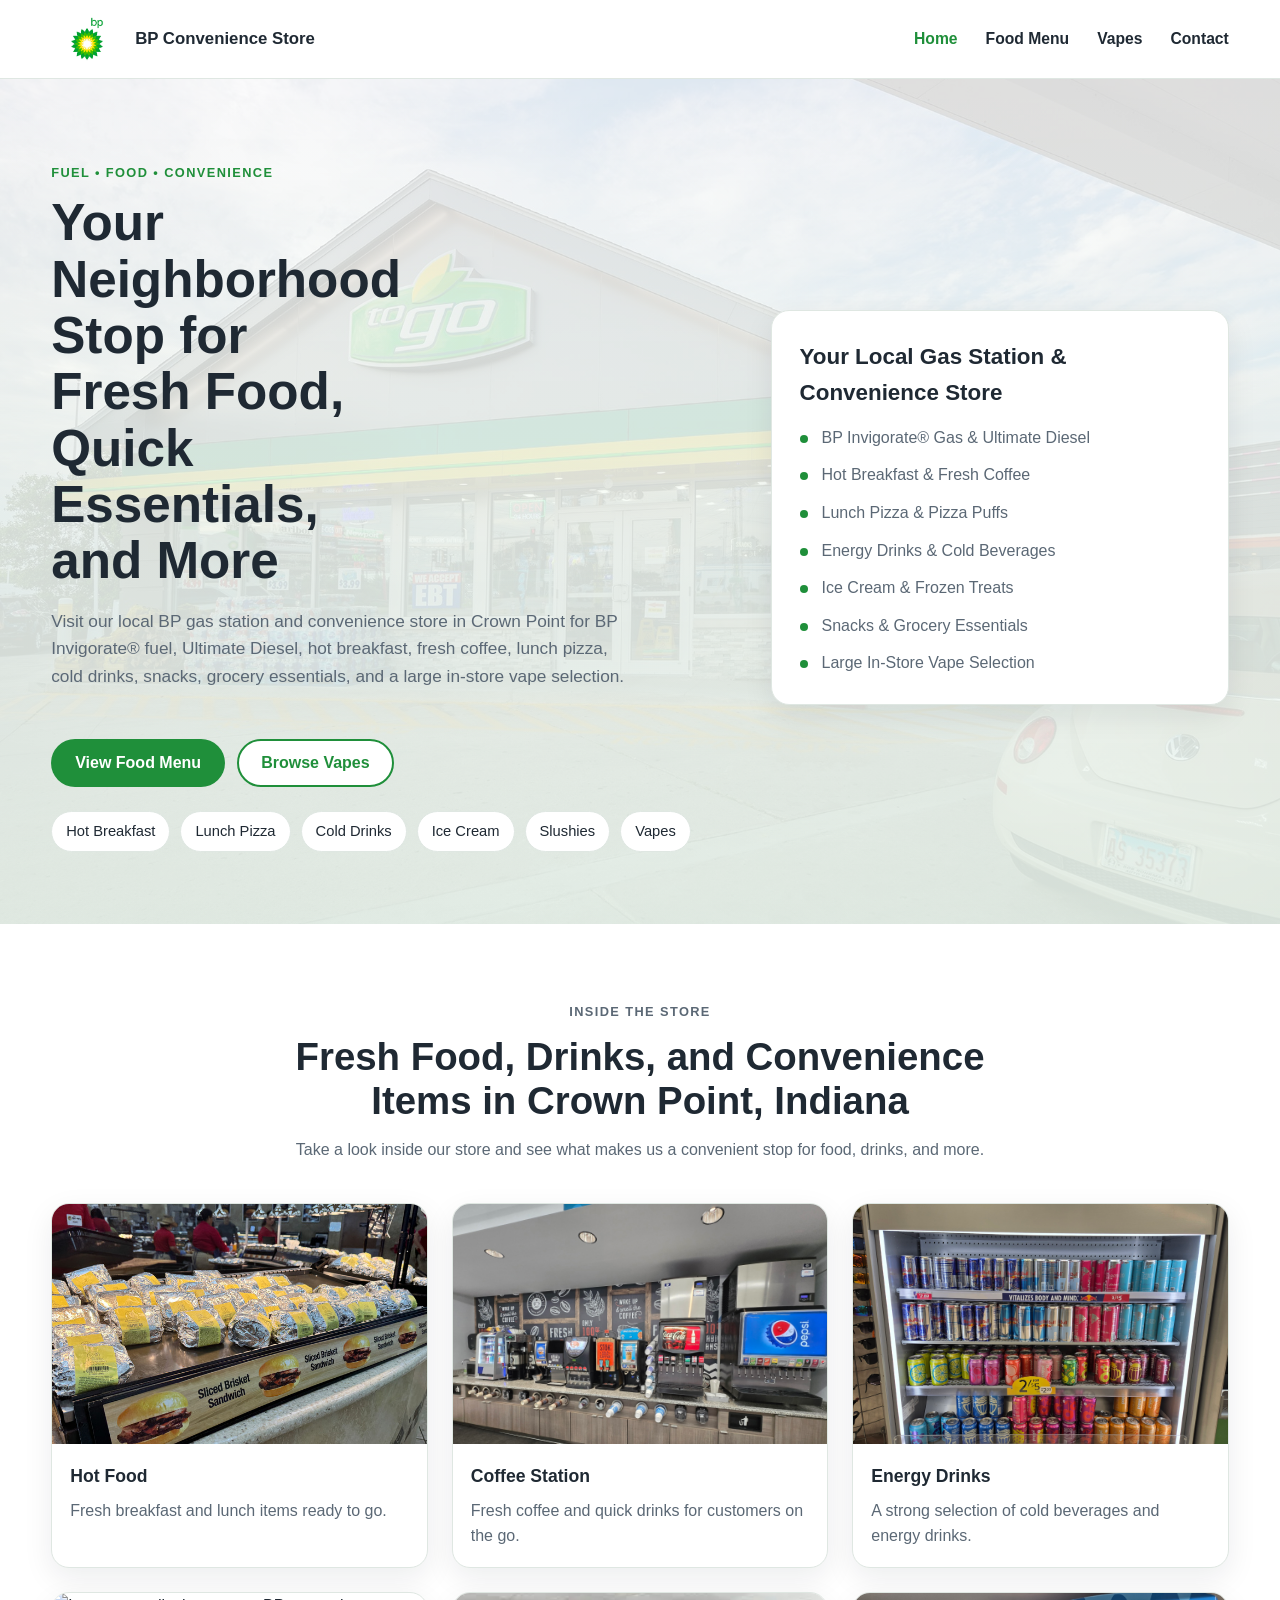
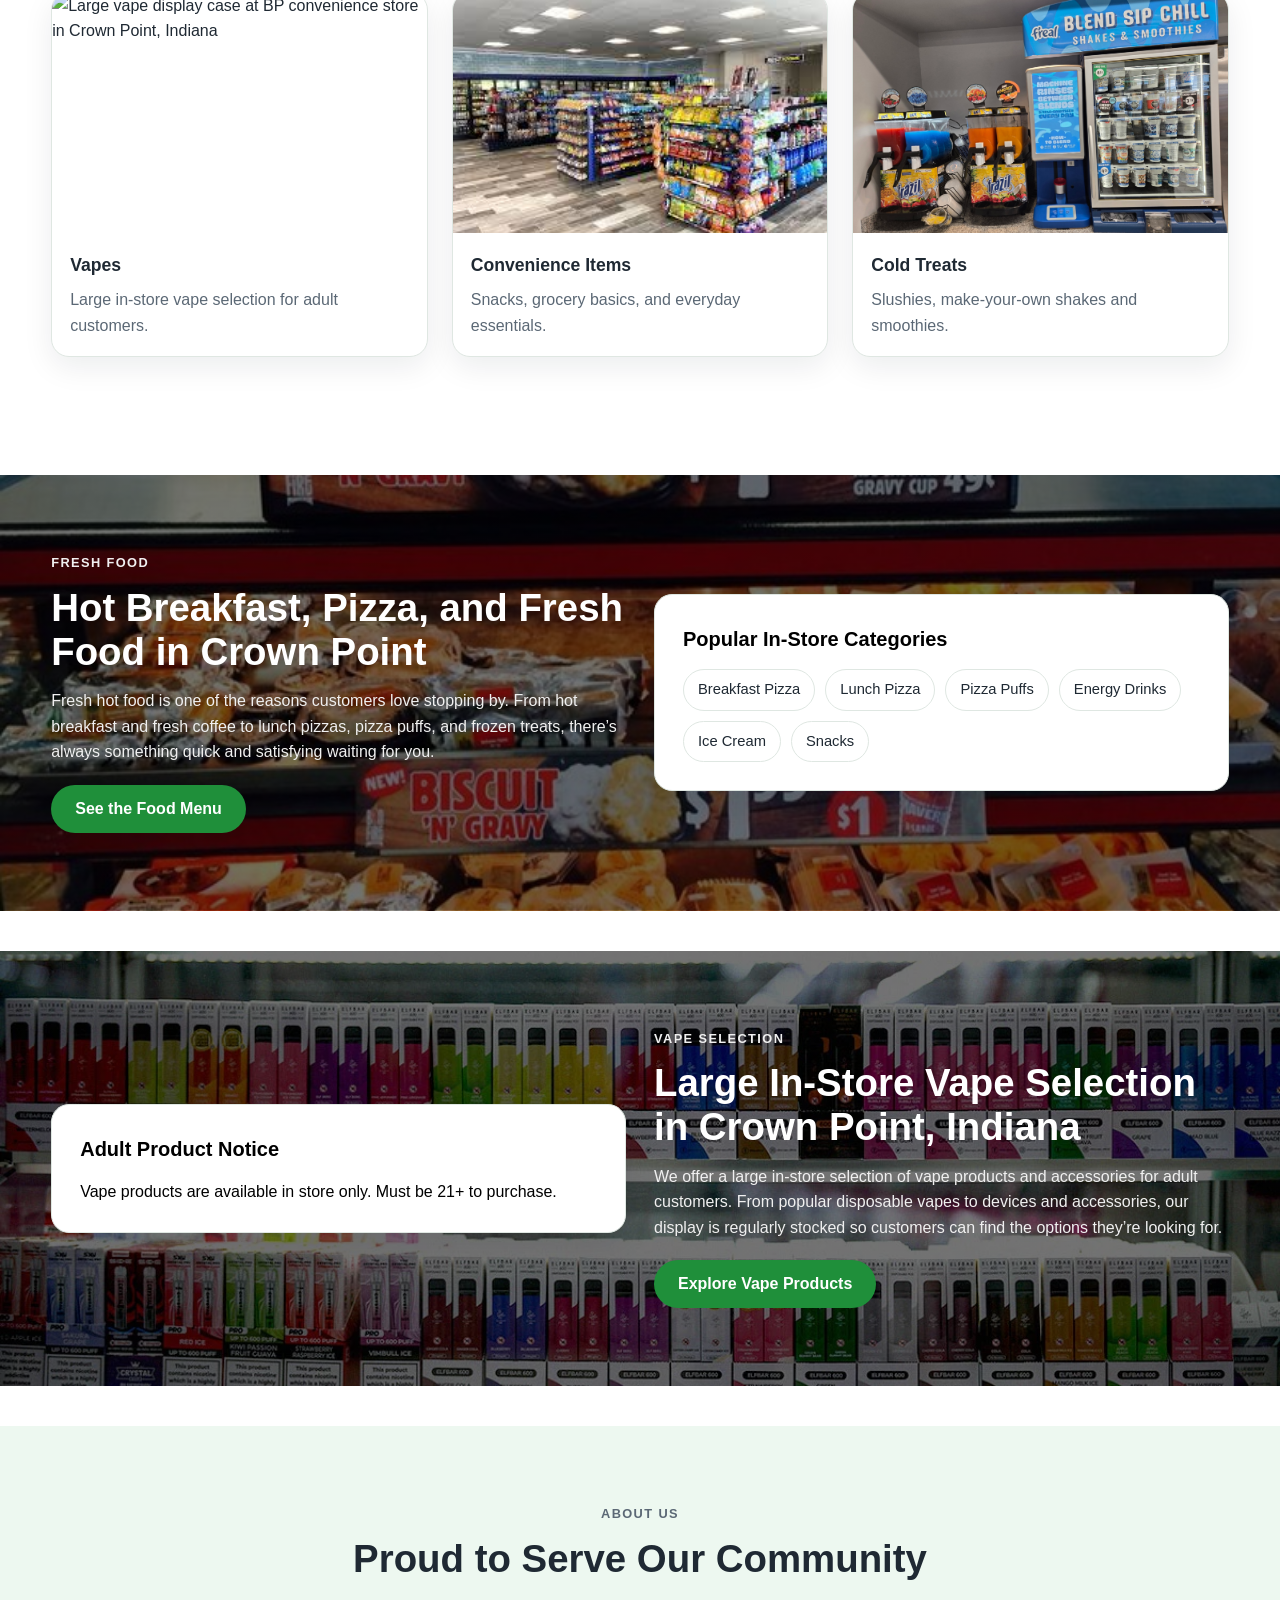
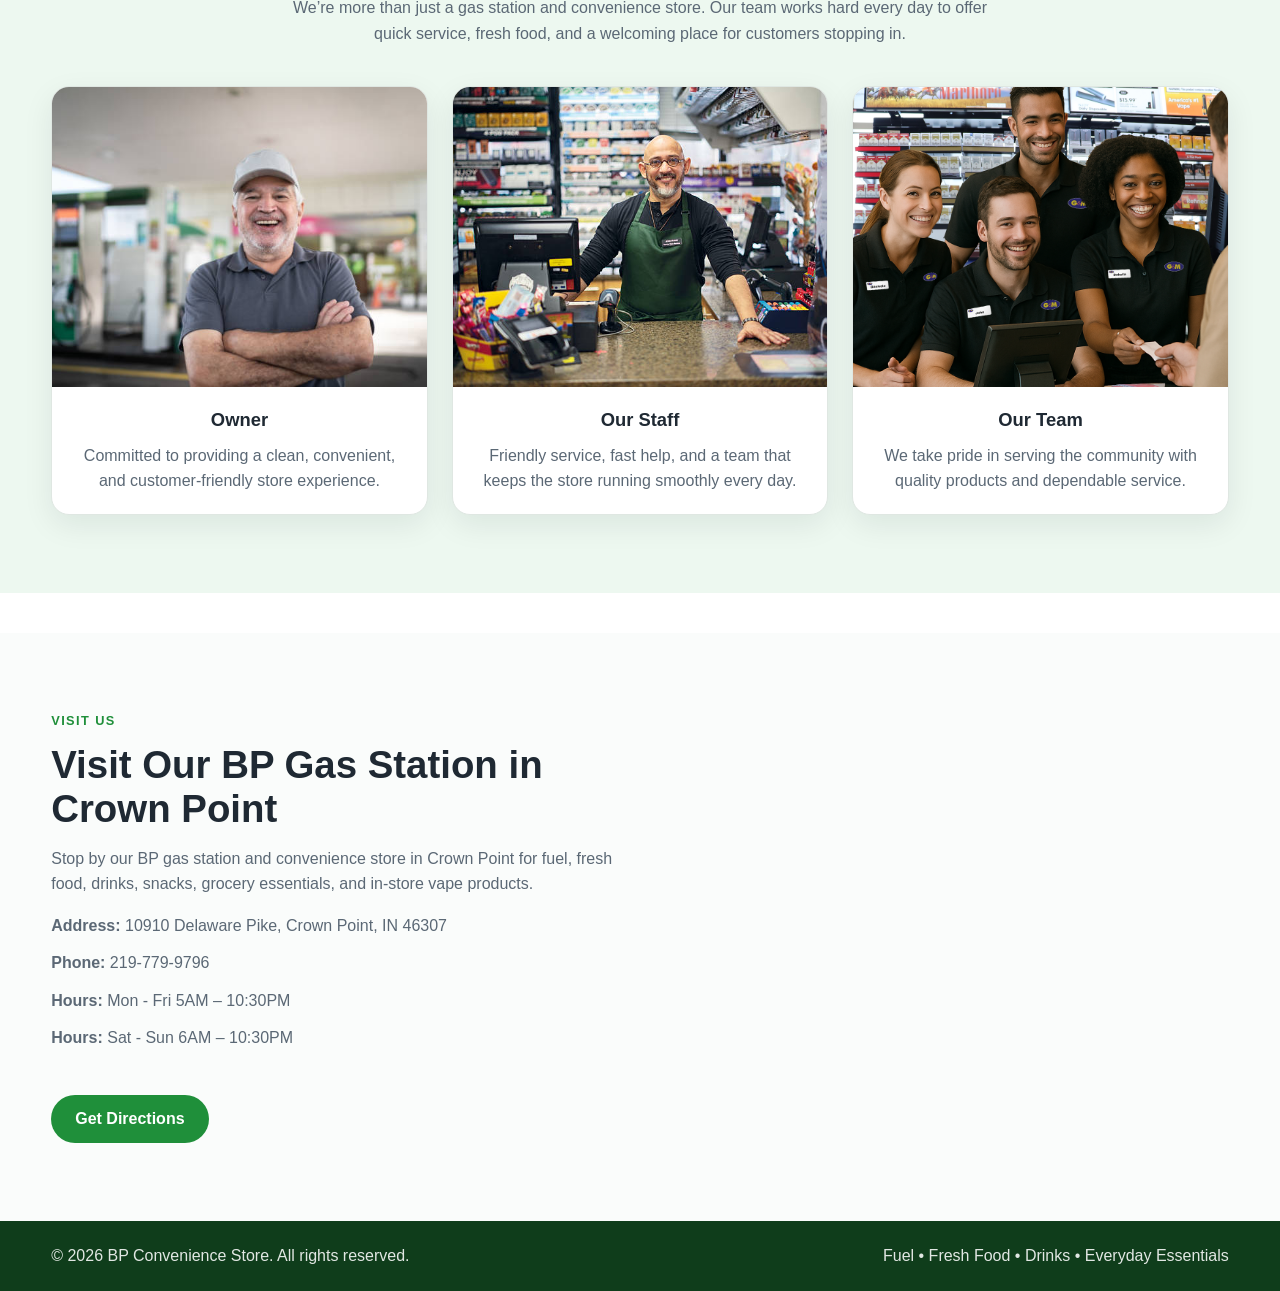
==== commit db089c16: "SEO optimized edits in index.html" ====
--- a/index.html
+++ b/index.html
@@ -3,18 +3,82 @@
 <head>
   <meta charset="UTF-8" />
   <meta name="viewport" content="width=device-width, initial-scale=1.0" />
-  <title>BP Convenience Store | Fuel, Food & Everyday Essentials</title>
+
+  <title>BP Gas Station & Convenience Store in Crown Point, IN | Food, Drinks, Vapes</title>
+
   <meta
     name="description"
-    content="Your local BP gas station and convenience store in Crown Point offering BP Invigorate® fuel, hot breakfast, lunch pizza, snacks, drinks, grocery basics, and a large in-store vape selection. "
+    content="BP gas station and convenience store in Crown Point, Indiana offering BP Invigorate® fuel, Ultimate Diesel, hot breakfast, pizza, coffee, snacks, grocery essentials, cold drinks, and a large in-store vape selection."
   />
+
+  <meta
+    name="keywords"
+    content="BP Crown Point, gas station Crown Point, convenience store Crown Point, pizza Crown Point, coffee Crown Point, vape store Crown Point, BP gas station Indiana"
+  />
+
+  <meta name="author" content="BP Convenience Store Crown Point" />
+  <meta name="robots" content="index, follow" />
+
+  <link rel="canonical" href="https://bpcrownpoint.com/" />
+
+  <meta property="og:title" content="BP Gas Station & Convenience Store in Crown Point, IN" />
+  <meta property="og:description" content="Fuel, hot breakfast, pizza, coffee, snacks, drinks, grocery essentials, and a large in-store vape selection in Crown Point." />
+  <meta property="og:type" content="website" />
+  <meta property="og:url" content="https://bpcrownpoint.com/" />
+  <meta property="og:image" content="https://bpcrownpoint.com/images/hero-store.jpg" />
+
+  <meta name="twitter:card" content="summary_large_image" />
+  <meta name="twitter:title" content="BP Gas Station & Convenience Store in Crown Point, IN" />
+  <meta name="twitter:description" content="Fuel, fresh food, drinks, snacks, grocery essentials, and vape selection in Crown Point." />
+  <meta name="twitter:image" content="https://bpcrownpoint.com/images/hero-store.jpg" />
+
   <link rel="stylesheet" href="styles.css" />
+
+  <script type="application/ld+json">
+  {
+    "@context": "https://schema.org",
+    "@type": "ConvenienceStore",
+    "name": "BP Convenience Store",
+    "image": "https://bpcrownpoint.com/images/hero-store.jpg",
+    "url": "https://bpcrownpoint.com/",
+    "telephone": "+1-219-779-9796",
+    "address": {
+      "@type": "PostalAddress",
+      "streetAddress": "10910 Delaware Pkwy",
+      "addressLocality": "Crown Point",
+      "addressRegion": "IN",
+      "postalCode": "46307",
+      "addressCountry": "US"
+    },
+    "geo": {
+      "@type": "GeoCoordinates",
+      "latitude": 41.4196,
+      "longitude": -87.3313
+    },
+    "openingHoursSpecification": [
+      {
+        "@type": "OpeningHoursSpecification",
+        "dayOfWeek": ["Monday","Tuesday","Wednesday","Thursday","Friday"],
+        "opens": "05:00",
+        "closes": "22:30"
+      },
+      {
+        "@type": "OpeningHoursSpecification",
+        "dayOfWeek": ["Saturday","Sunday"],
+        "opens": "06:00",
+        "closes": "22:30"
+      }
+    ],
+    "servesCuisine": ["Breakfast", "Pizza", "Coffee", "Convenience Food"],
+    "sameAs": []
+  }
+  </script>
 </head>
 <body>
   <header class="site-header">
     <div class="container nav">
       <a href="index.html" class="brand">
-  <img src="images/logo.jpg" alt="Store Logo" class="logo">
+  <img src="images/logo.jpg" alt="BP Convenience Store logo in Crown Point, Indiana" class="logo">
 
   <span class="brand-text">
     BP Convenience Store
@@ -40,7 +104,7 @@
           <p class="eyebrow">Fuel • Food • Convenience</p>
           <h1>Your Neighborhood Stop for Fresh Food, Quick Essentials, and More</h1>
           <p class="hero-description">
-            Your local BP gas station and convenience store in Crown Point offering BP Invigorate® fuel, hot breakfast, lunch pizza, snacks, drinks, grocery basics, and a large in-store vape selection.          
+            Visit our local BP gas station and convenience store in Crown Point for BP Invigorate® fuel, Ultimate Diesel, hot breakfast, fresh coffee, lunch pizza, cold drinks, snacks, grocery essentials, and a large in-store vape selection.
           </p>
           <div class="hero-actions">
             <a href="food.html" class="btn btn-primary">View Food Menu</a>
@@ -52,6 +116,7 @@
             <span>Lunch Pizza</span>
             <span>Cold Drinks</span>
             <span>Ice Cream</span>
+            <span>Slushies</span>
             <span>Vapes</span>
           </div>
         </div>
@@ -75,7 +140,7 @@
   <div class="container">
     <div class="section-heading">
       <p class="section-label">Inside the Store</p>
-      <h2>Fresh Food, Quick Drinks, and Everyday Convenience</h2>
+      <h2>Fresh Food, Drinks, and Convenience Items in Crown Point, Indiana</h2>
       <p>
         Take a look inside our store and see what makes us a convenient stop for food, drinks, and more.
       </p>
@@ -83,7 +148,7 @@
 
     <div class="image-grid">
       <div class="image-card">
-        <img src="images/hot-food.jpg" alt="Fresh hot food at the store">
+        <img src="images/hot-food.jpg" alt="Fresh hot breakfast and pizza at BP convenience store in Crown Point, Indiana">
         <div class="image-card-content">
           <h3>Hot Food</h3>
           <p>Fresh breakfast and lunch items ready to go.</p>
@@ -91,7 +156,7 @@
       </div>
 
       <div class="image-card">
-        <img src="images/coffee-station.jpg" alt="Coffee station inside the store">
+        <img src="images/coffee-station.jpg" alt="Coffee station inside BP gas station and convenience store in Crown Point, Indiana">
         <div class="image-card-content">
           <h3>Coffee Station</h3>
           <p>Fresh coffee and quick drinks for customers on the go.</p>
@@ -99,7 +164,7 @@
       </div>
 
       <div class="image-card">
-        <img src="images/energy-drinks.jpg" alt="Energy drink section">
+        <img src="images/energy-drinks.jpg" alt="Energy drinks and cold beverages at BP convenience store in Crown Point, Indiana">
         <div class="image-card-content">
           <h3>Energy Drinks</h3>
           <p>A strong selection of cold beverages and energy drinks.</p>
@@ -107,7 +172,7 @@
       </div>
 
       <div class="image-card">
-        <img src="images/vape-case.jpg" alt="Large vape selection in the store">
+        <img src="images/vape-case.jpg" alt="Large vape display case at BP convenience store in Crown Point, Indiana">
         <div class="image-card-content">
           <h3>Vapes</h3>
           <p>Large in-store vape selection for adult customers.</p>
@@ -115,7 +180,7 @@
       </div>
 
       <div class="image-card">
-        <img src="images/store-inside.jpg" alt="Inside view of the convenience store">
+        <img src="images/store-inside.jpg" alt="Inside BP convenience store in Crown Point with snacks and grocery essentials">
         <div class="image-card-content">
           <h3>Convenience Items</h3>
           <p>Snacks, grocery basics, and everyday essentials.</p>
@@ -123,7 +188,7 @@
       </div>
 
       <div class="image-card">
-        <img src="images/Slushie.jpg" alt="Slushies, make-your-own shakes and smoothies">
+        <img src="images/Slushie.jpg" alt="Slushies, shakes, and smoothies at BP convenience store in Crown Point, Indiana">
         <div class="image-card-content">
           <h3>Cold Treats</h3>
           <p>Slushies, make-your-own shakes and smoothies.</p>
@@ -136,7 +201,7 @@
       <div class="container feature-grid">
         <div>
           <p class="section-label">Fresh Food</p>
-          <h2>Quick, Hot, and Ready When You Need It</h2>
+          <h2>Hot Breakfast, Pizza, and Fresh Food in Crown Point</h2>
           <p class="feature-text">
 Fresh hot food is one of the reasons customers love stopping by. From hot breakfast and fresh coffee to lunch pizzas, pizza puffs, and frozen treats, there’s always something quick and satisfying waiting for you.          </p>
           <a href="food.html" class="btn btn-food">See the Food Menu</a>
@@ -167,7 +232,7 @@
 
         <div>
           <p class="section-label">Vape Selection</p>
-          <h2>A Strong In-Store Vape Offering</h2>
+          <h2>Large In-Store Vape Selection in Crown Point, Indiana</h2>
           <p class="feature-text">
             We offer a large in-store selection of vape products and accessories for adult customers. From popular disposable vapes to devices and accessories, our display is regularly stocked so customers can find the options they’re looking for.
           </p>
@@ -189,19 +254,19 @@
 
     <div class="team-grid">
       <div class="team-card">
-        <img src="images/owner.jpg" alt="Store owner">
+        <img src="images/owner.jpg" alt="Owner of BP convenience store in Crown Point, Indiana">
         <h3>Owner</h3>
         <p>Committed to providing a clean, convenient, and customer-friendly store experience.</p>
       </div>
 
       <div class="team-card">
-        <img src="images/staff.jpg" alt="Store staff member">
+        <img src="images/staff.jpg" alt="Staff member at BP convenience store in Crown Point">
         <h3>Our Staff</h3>
         <p>Friendly service, fast help, and a team that keeps the store running smoothly every day.</p>
       </div>
 
       <div class="team-card">
-        <img src="images/team.jpg" alt="Store team">
+        <img src="images/team.jpg" alt="Team at BP gas station and convenience store in Crown Point">
         <h3>Our Team</h3>
         <p>We take pride in serving the community with quality products and dependable service.</p>
       </div>
@@ -215,11 +280,11 @@
 
     <div>
       <p class="section-label">Visit Us</p>
-      <h2>Stop In Today</h2>
+      <h2>Visit Our BP Gas Station in Crown Point</h2>
 
       <p class="contact-copy">
-        Fuel up, grab fresh food, and shop convenience items all in one stop.
-      </p>
+  Stop by our BP gas station and convenience store in Crown Point for fuel, fresh food, drinks, snacks, grocery essentials, and in-store vape products.
+</p>
 
       <ul class="contact-list">
         <li><strong>Address:</strong> 10910 Delaware Pike, Crown Point, IN 46307</li>
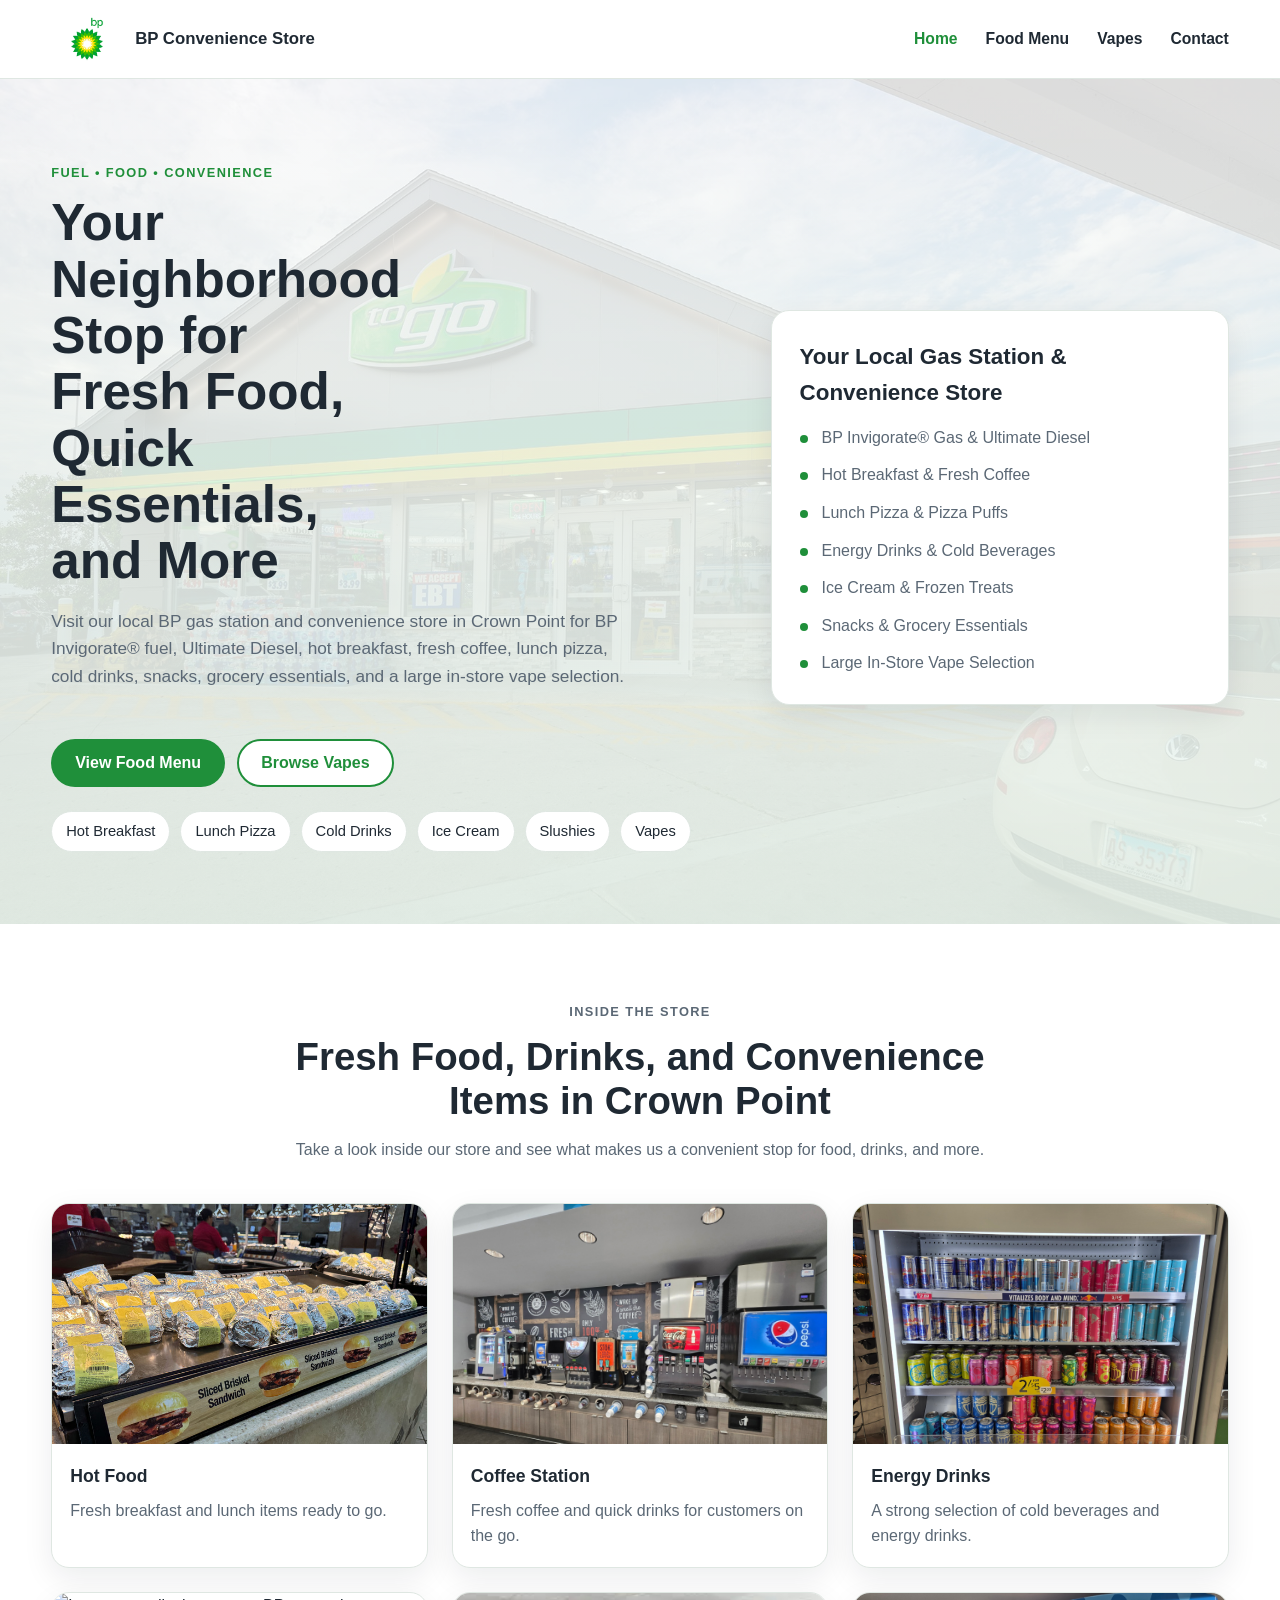
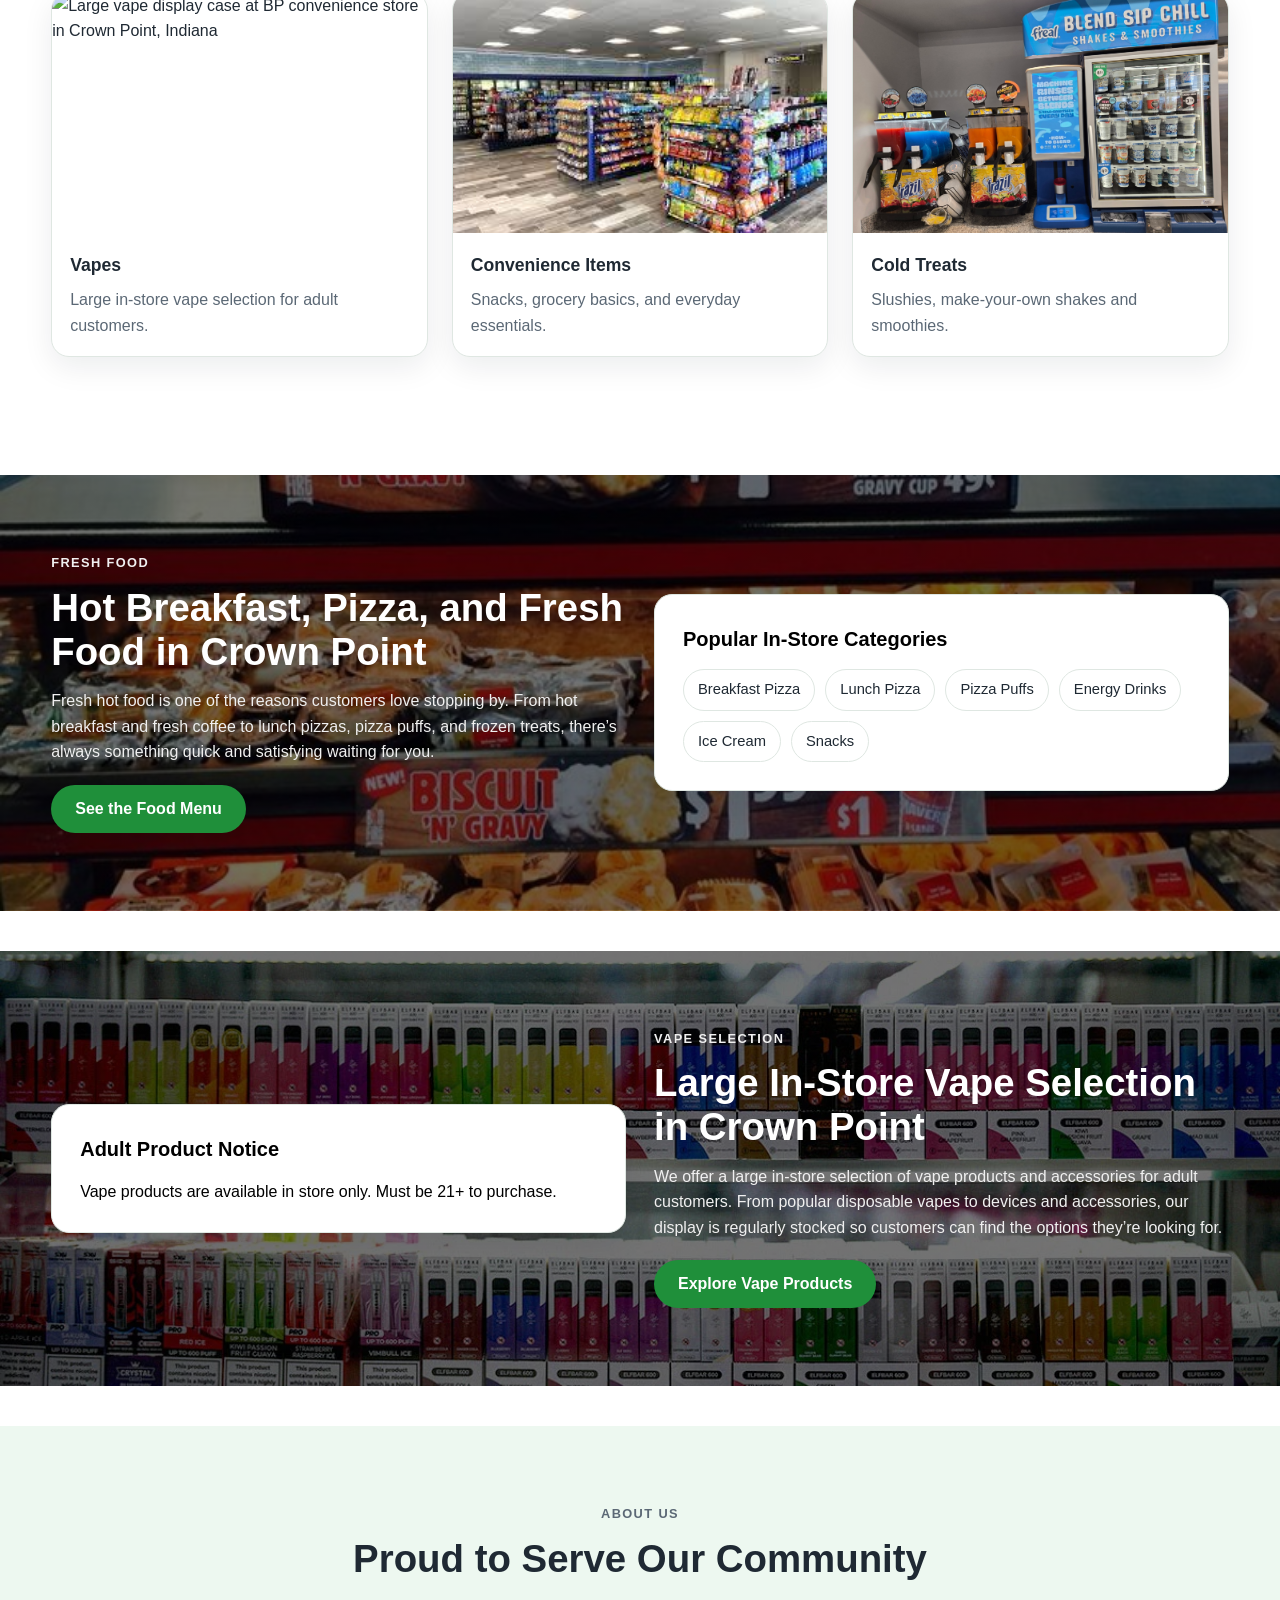
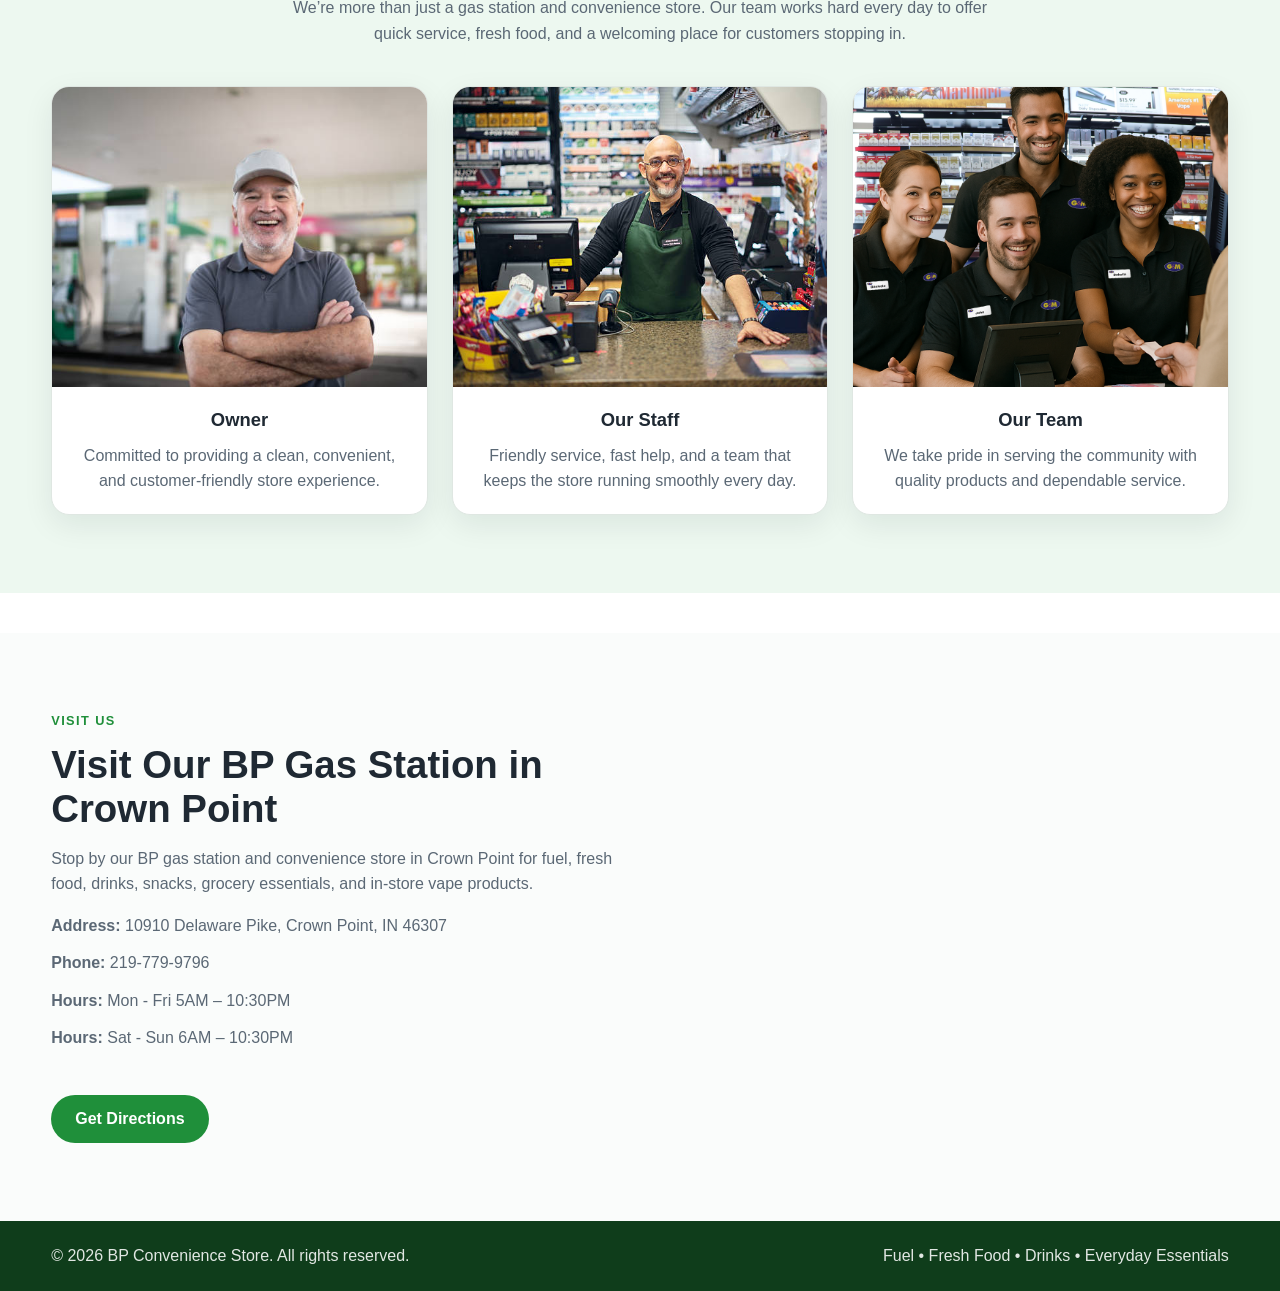
==== commit 1ce9e6f2: "map size in mobile addressed" ====
--- a/index.html
+++ b/index.html
@@ -140,7 +140,7 @@
   <div class="container">
     <div class="section-heading">
       <p class="section-label">Inside the Store</p>
-      <h2>Fresh Food, Drinks, and Convenience Items in Crown Point, Indiana</h2>
+      <h2>Fresh Food, Drinks, and Convenience Items in Crown Point</h2>
       <p>
         Take a look inside our store and see what makes us a convenient stop for food, drinks, and more.
       </p>
@@ -232,7 +232,7 @@
 
         <div>
           <p class="section-label">Vape Selection</p>
-          <h2>Large In-Store Vape Selection in Crown Point, Indiana</h2>
+          <h2>Large In-Store Vape Selection in Crown Point</h2>
           <p class="feature-text">
             We offer a large in-store selection of vape products and accessories for adult customers. From popular disposable vapes to devices and accessories, our display is regularly stocked so customers can find the options they’re looking for.
           </p>
--- a/styles.css
+++ b/styles.css
@@ -464,7 +464,18 @@
   gap: 12px;
   margin: 16px 0 24px;
 }
-
+.map-container {
+  width: 100%;
+  overflow: hidden;
+  border-radius: 12px;
+}
+
+.map-container iframe {
+  width: 100%;
+  height: 300px;
+  border: 0;
+  display: block;
+}
 .site-footer {
   background: #0f3d1b;
   color: rgba(255, 255, 255, 0.88);
@@ -478,6 +489,7 @@
   gap: 16px;
   flex-wrap: wrap;
 }
+
 
 /* Carousel */
 .carousel-section {
@@ -616,4 +628,7 @@
   .btn-vape {
     width: 100%;
   }
+}
+body {
+  overflow-x: hidden;
 }
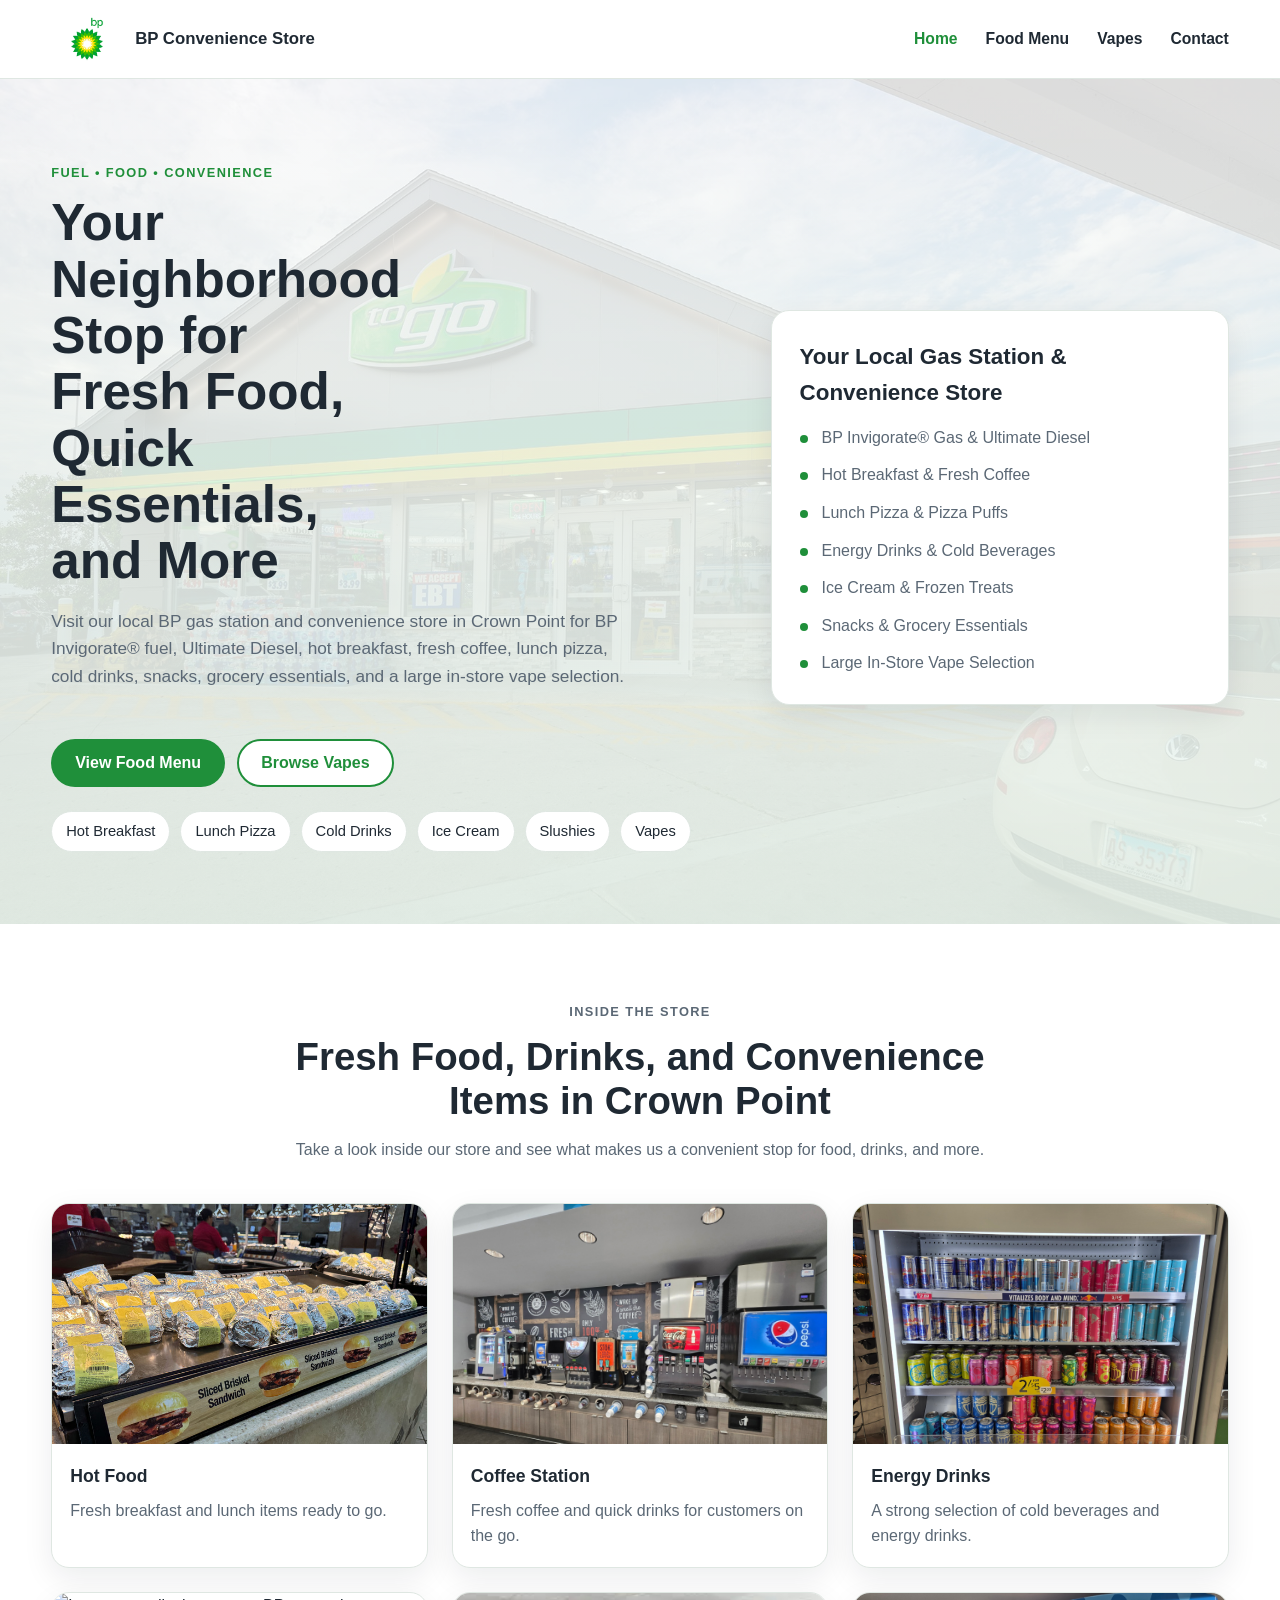
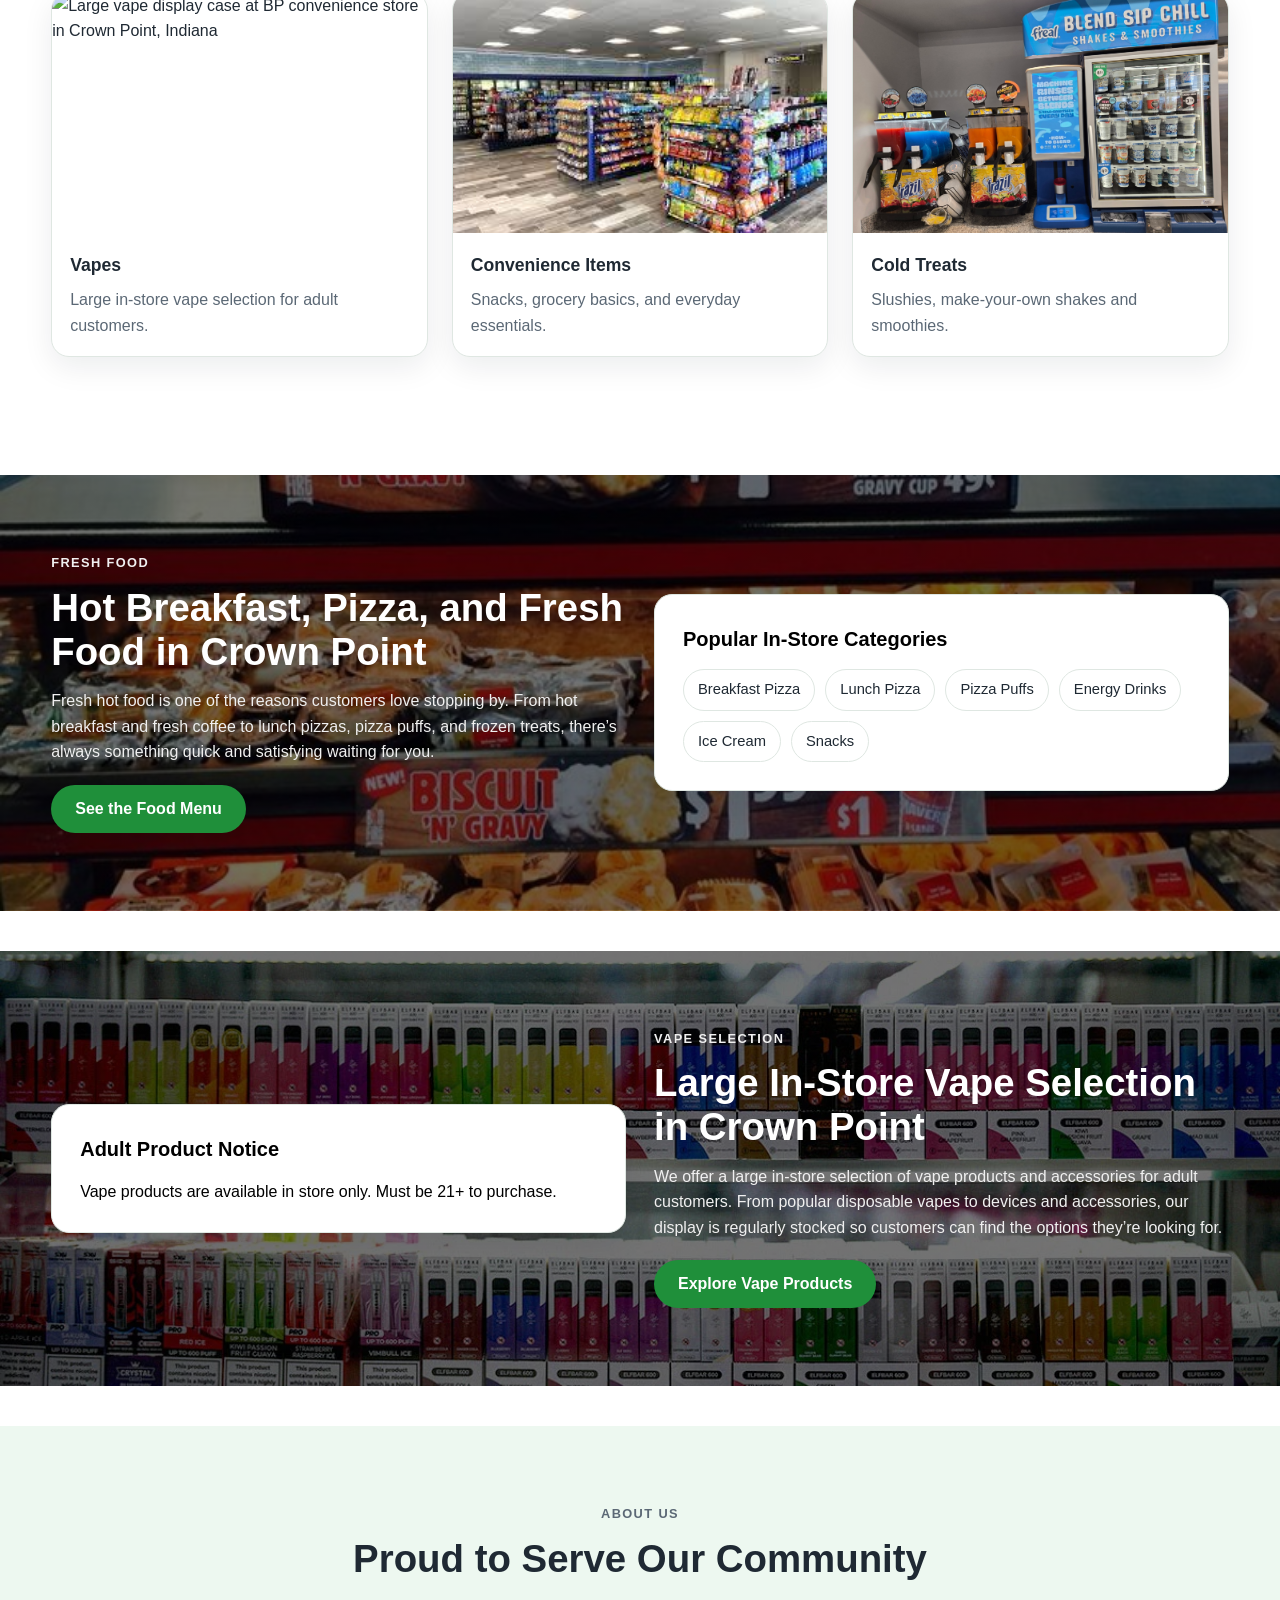
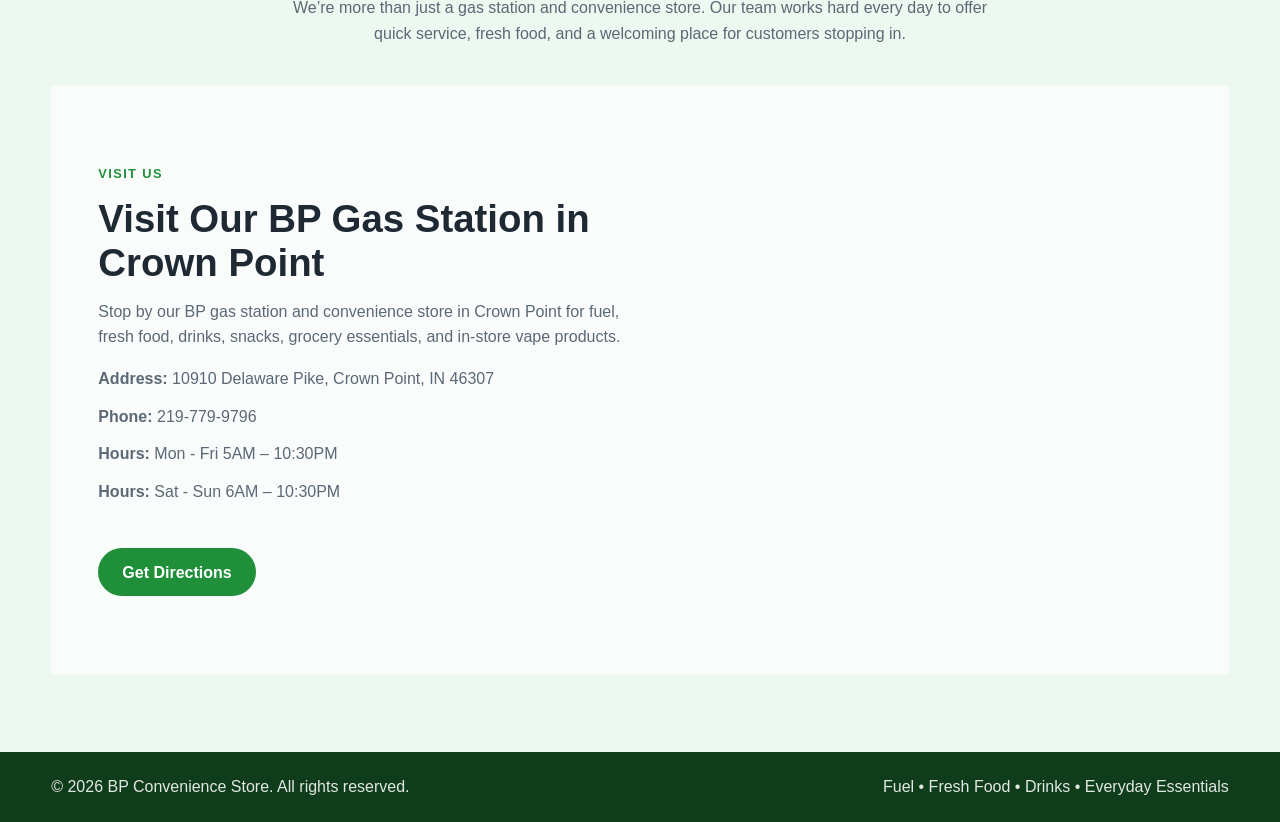
==== commit 5578cf91: "Remove commented team section from index.html Removed commented-out team section from index.html." ====
--- a/index.html
+++ b/index.html
@@ -251,7 +251,7 @@
         fresh food, and a welcoming place for customers stopping in.
       </p>
     </div>
-
+<!--
     <div class="team-grid">
       <div class="team-card">
         <img src="images/owner.jpg" alt="Owner of BP convenience store in Crown Point, Indiana">
@@ -273,7 +273,7 @@
     </div>
   </div>
 </section>
-
+-->
    <section class="section section-contact" id="contact">
 
   <div class="container contact-grid">
@@ -322,4 +322,4 @@
   </div>
 </footer>
 </body>
-</html>+</html>
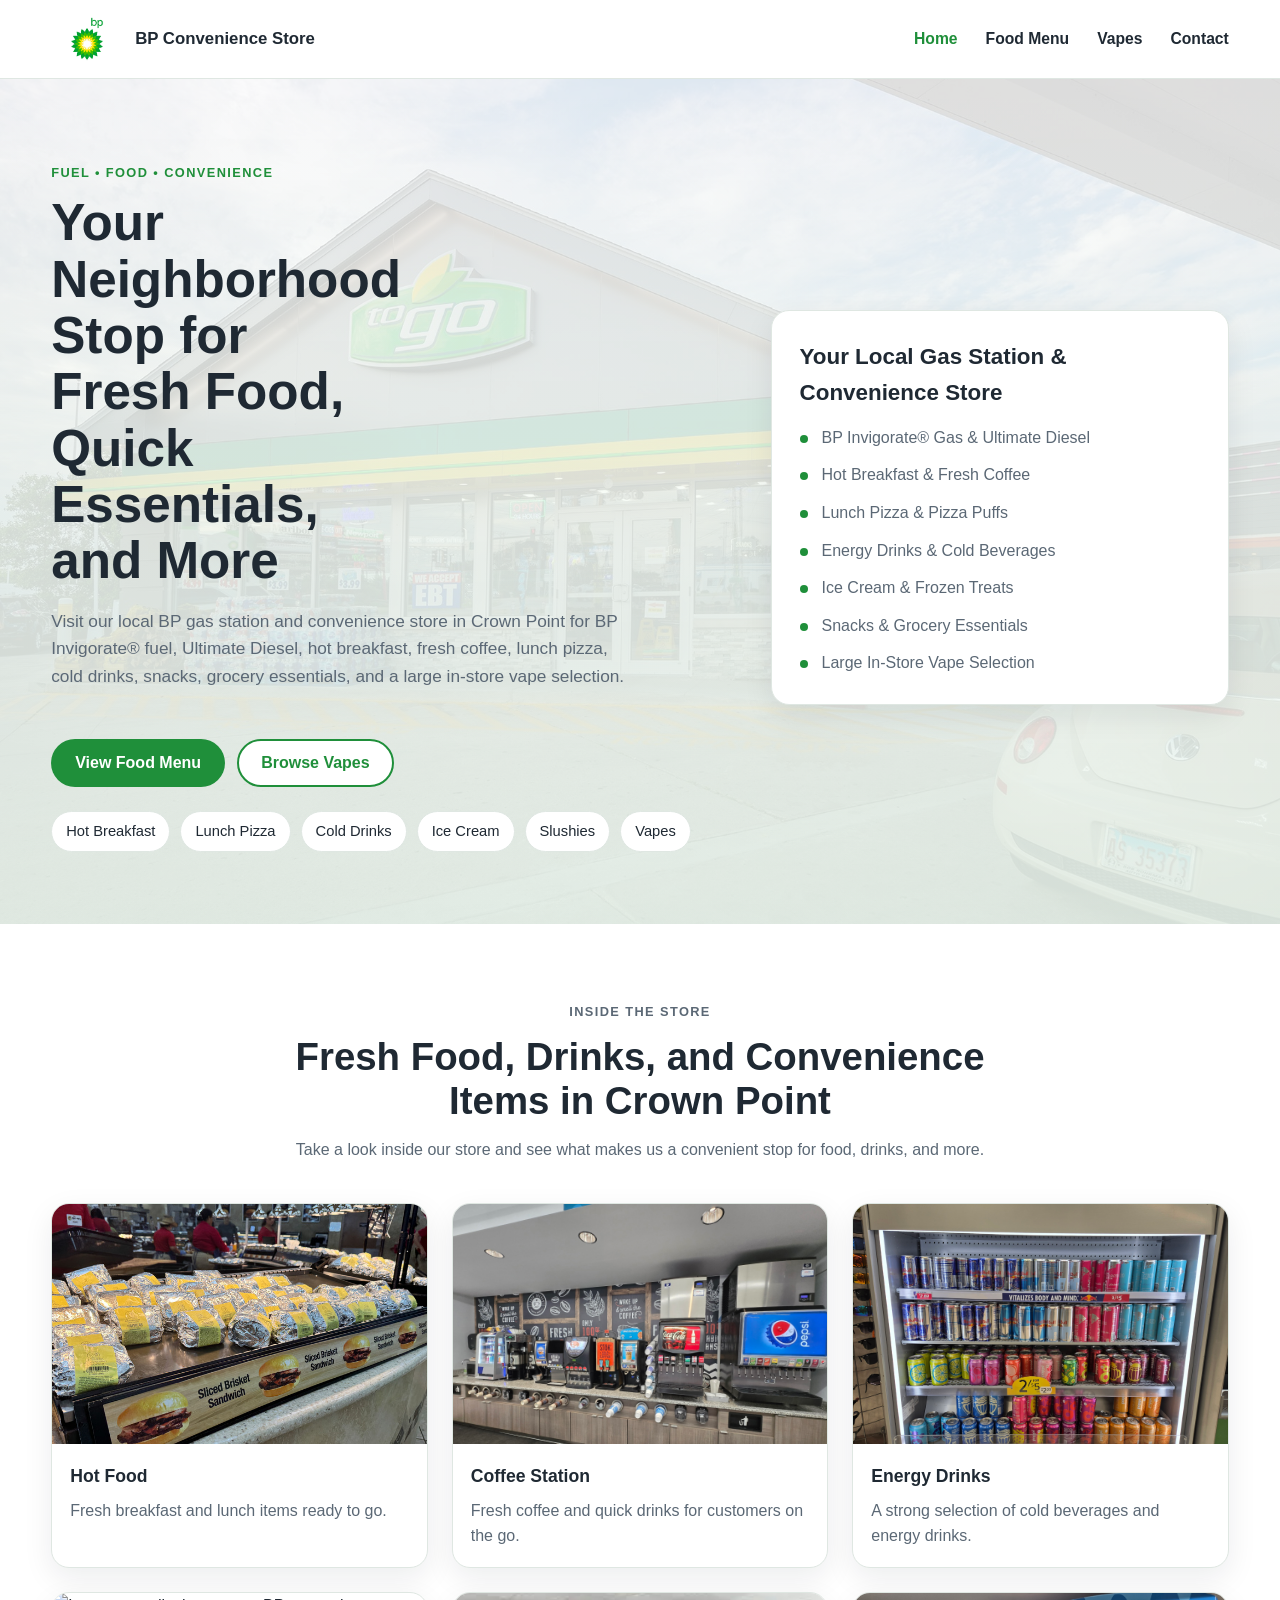
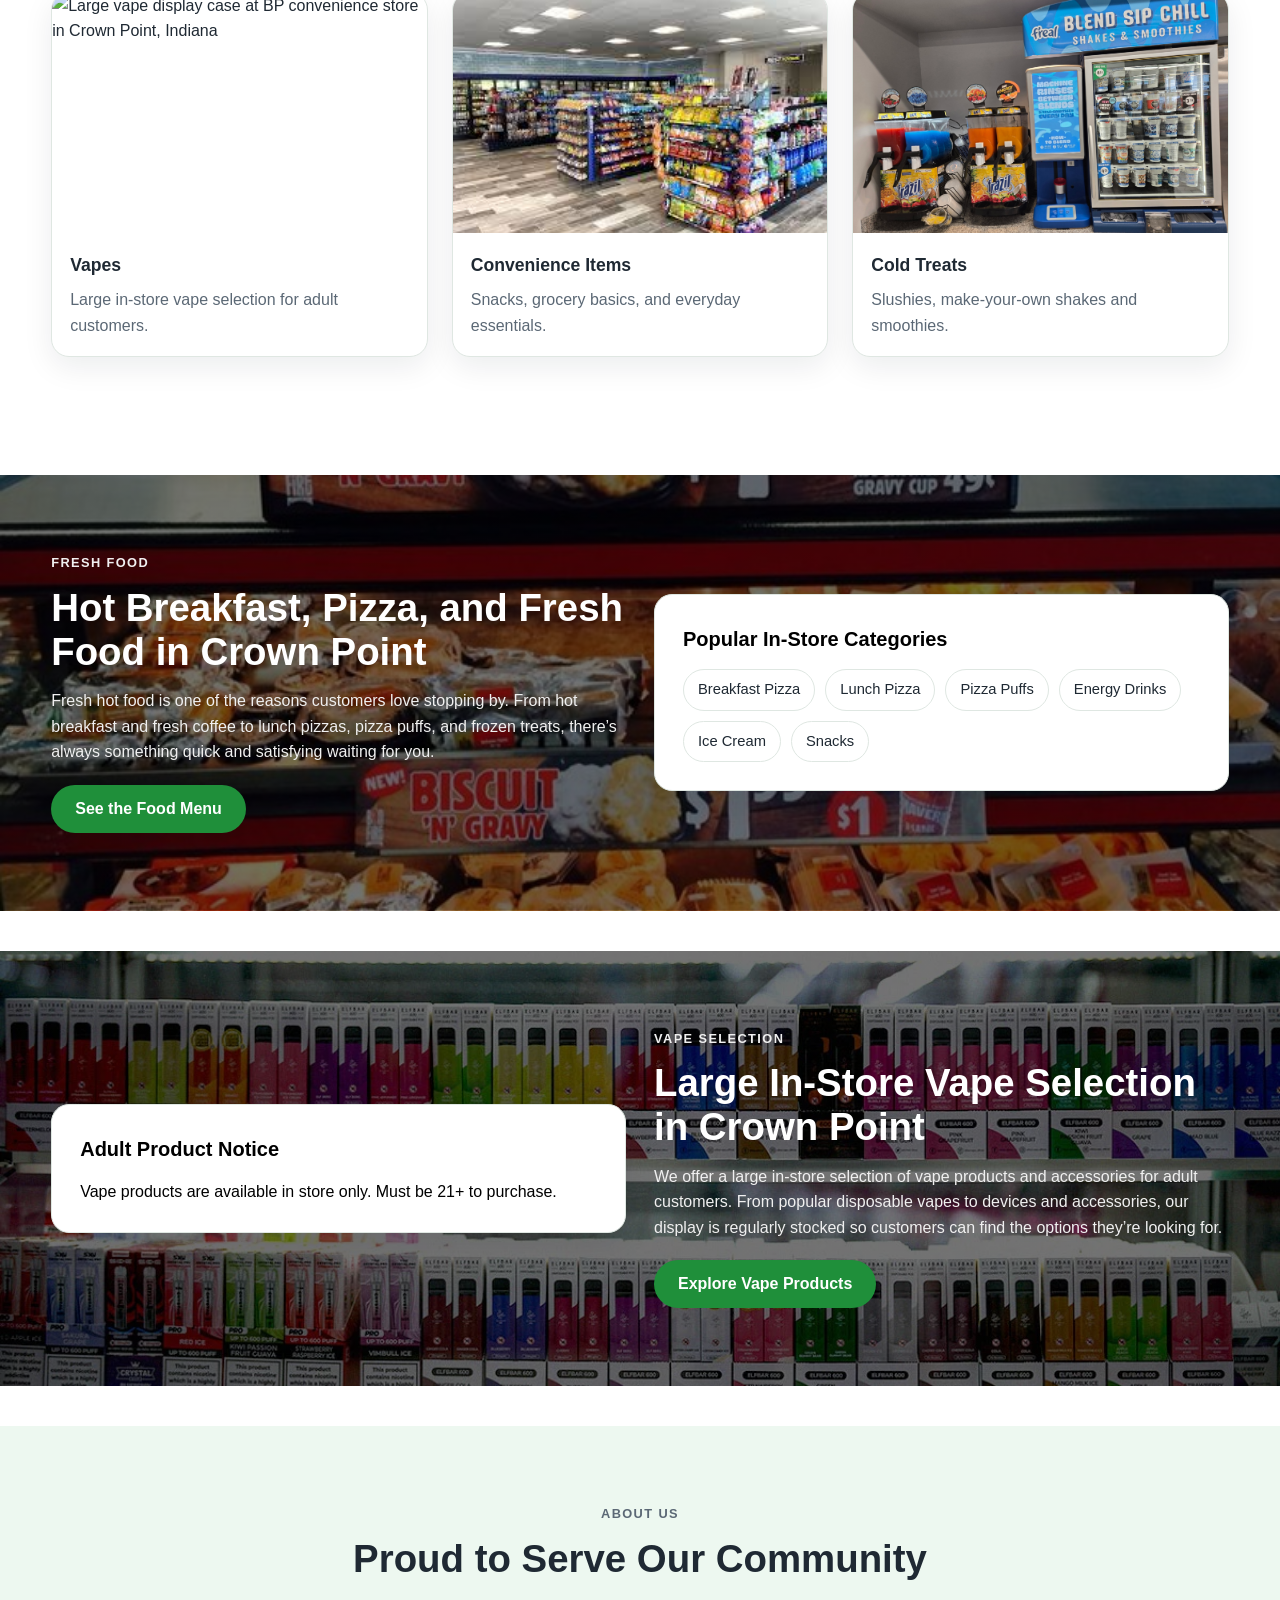
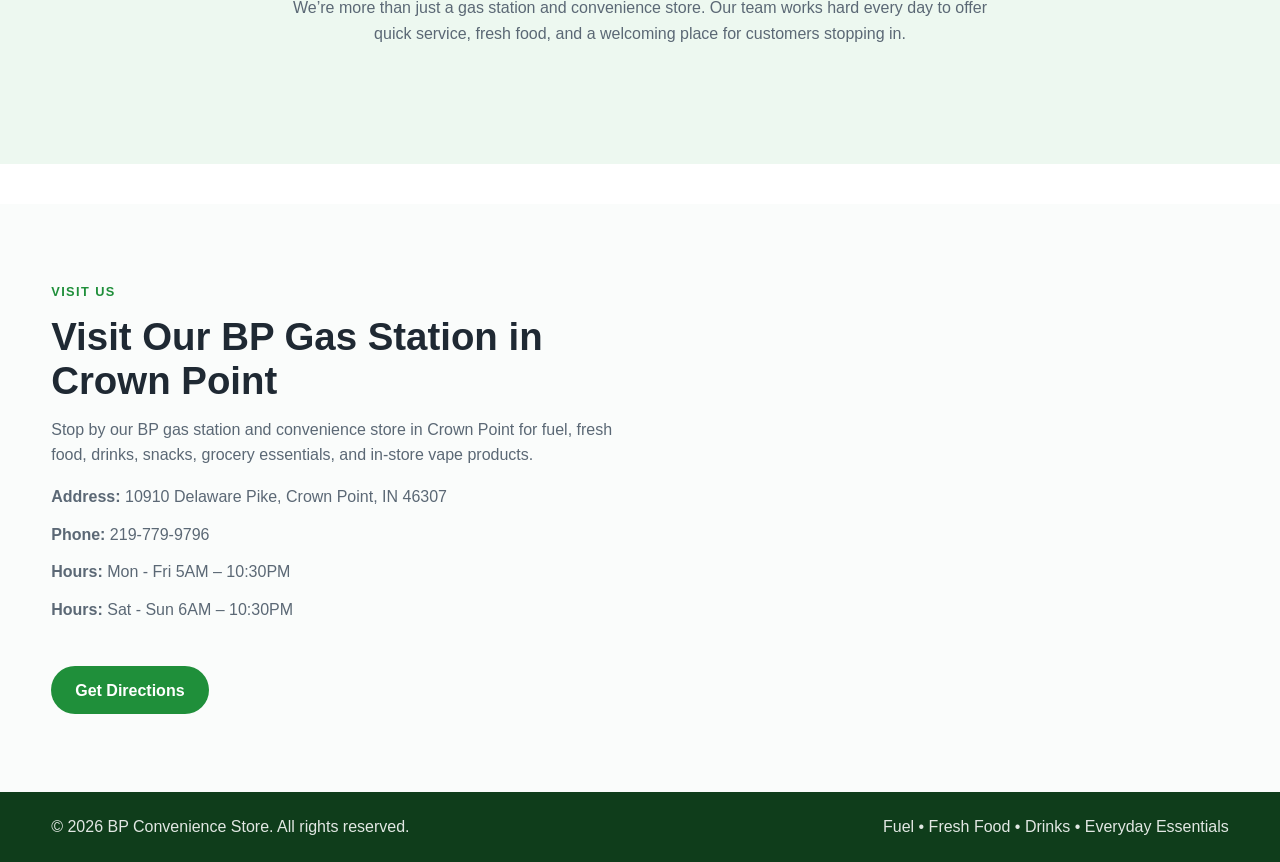
==== commit 2defb43e: "Remove commented-out section in index.html" ====
--- a/index.html
+++ b/index.html
@@ -272,8 +272,9 @@
       </div>
     </div>
   </div>
+    -->
 </section>
--->
+
    <section class="section section-contact" id="contact">
 
   <div class="container contact-grid">
